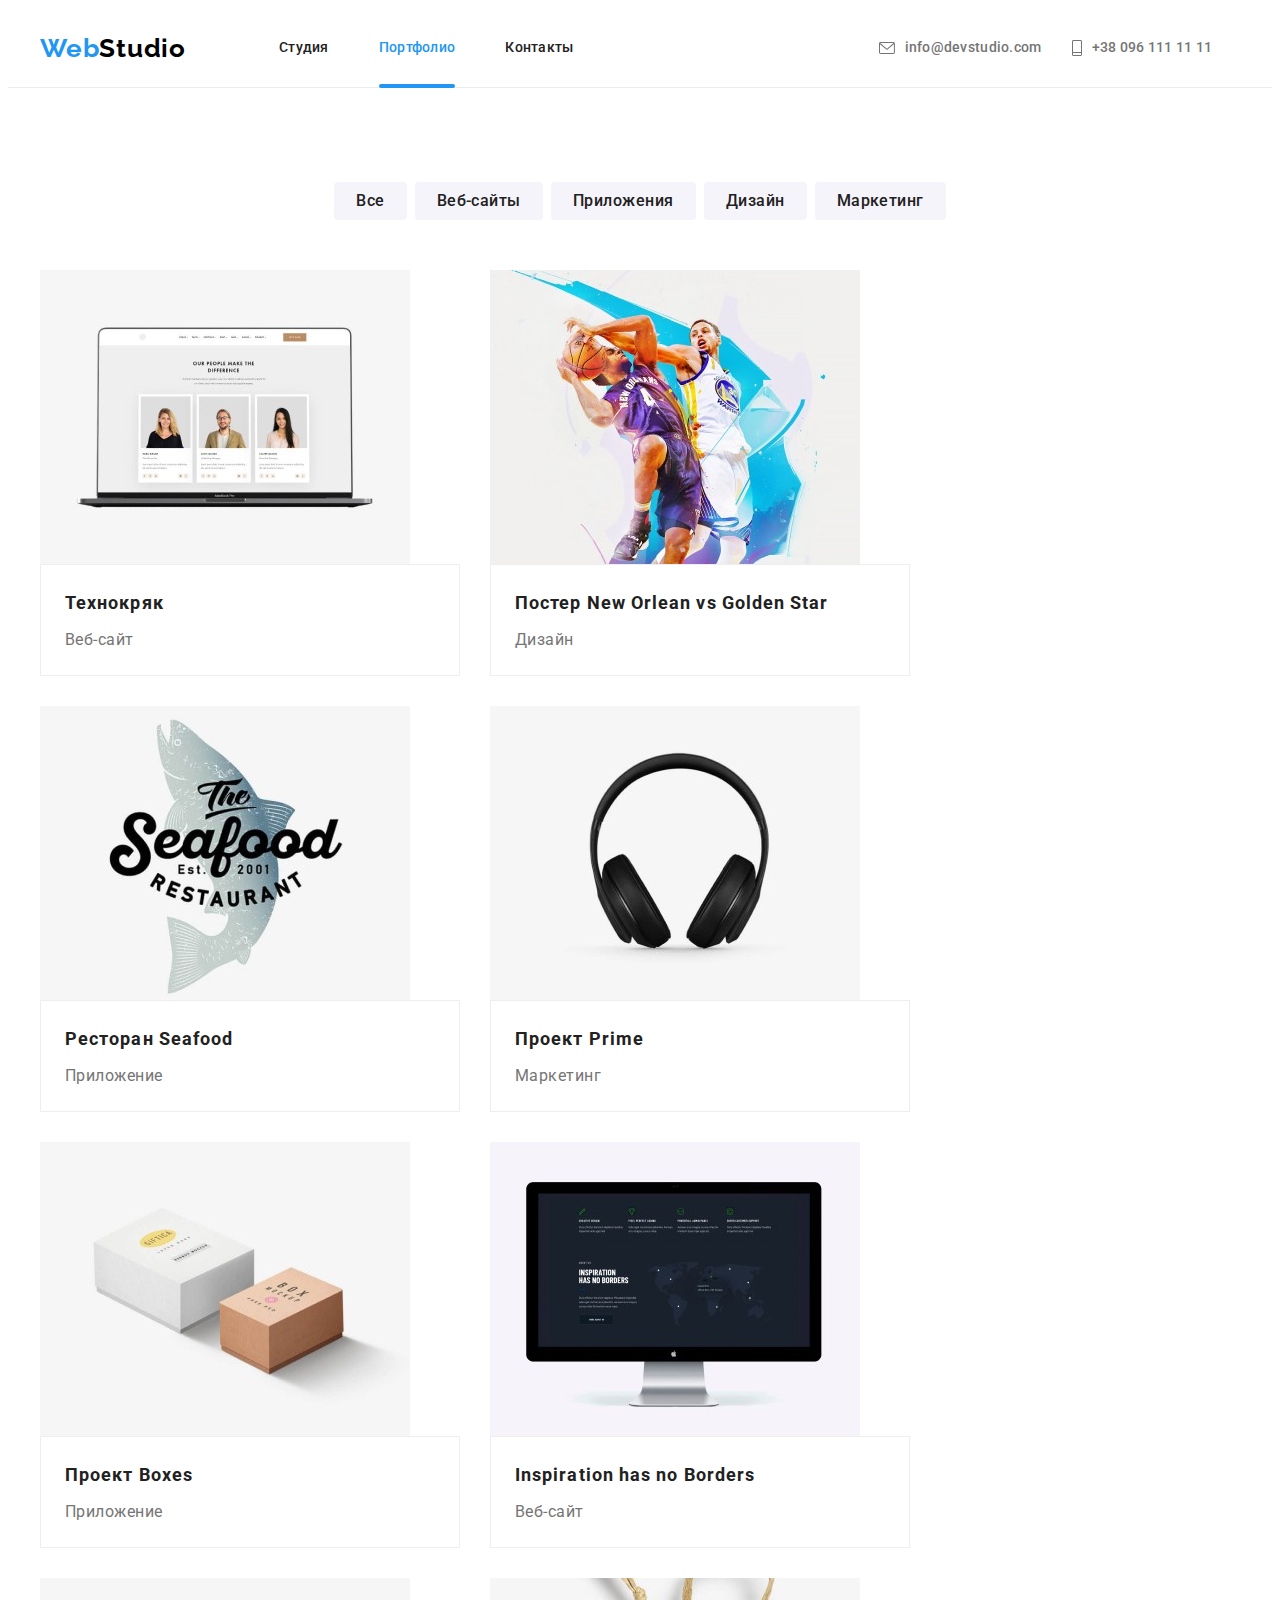
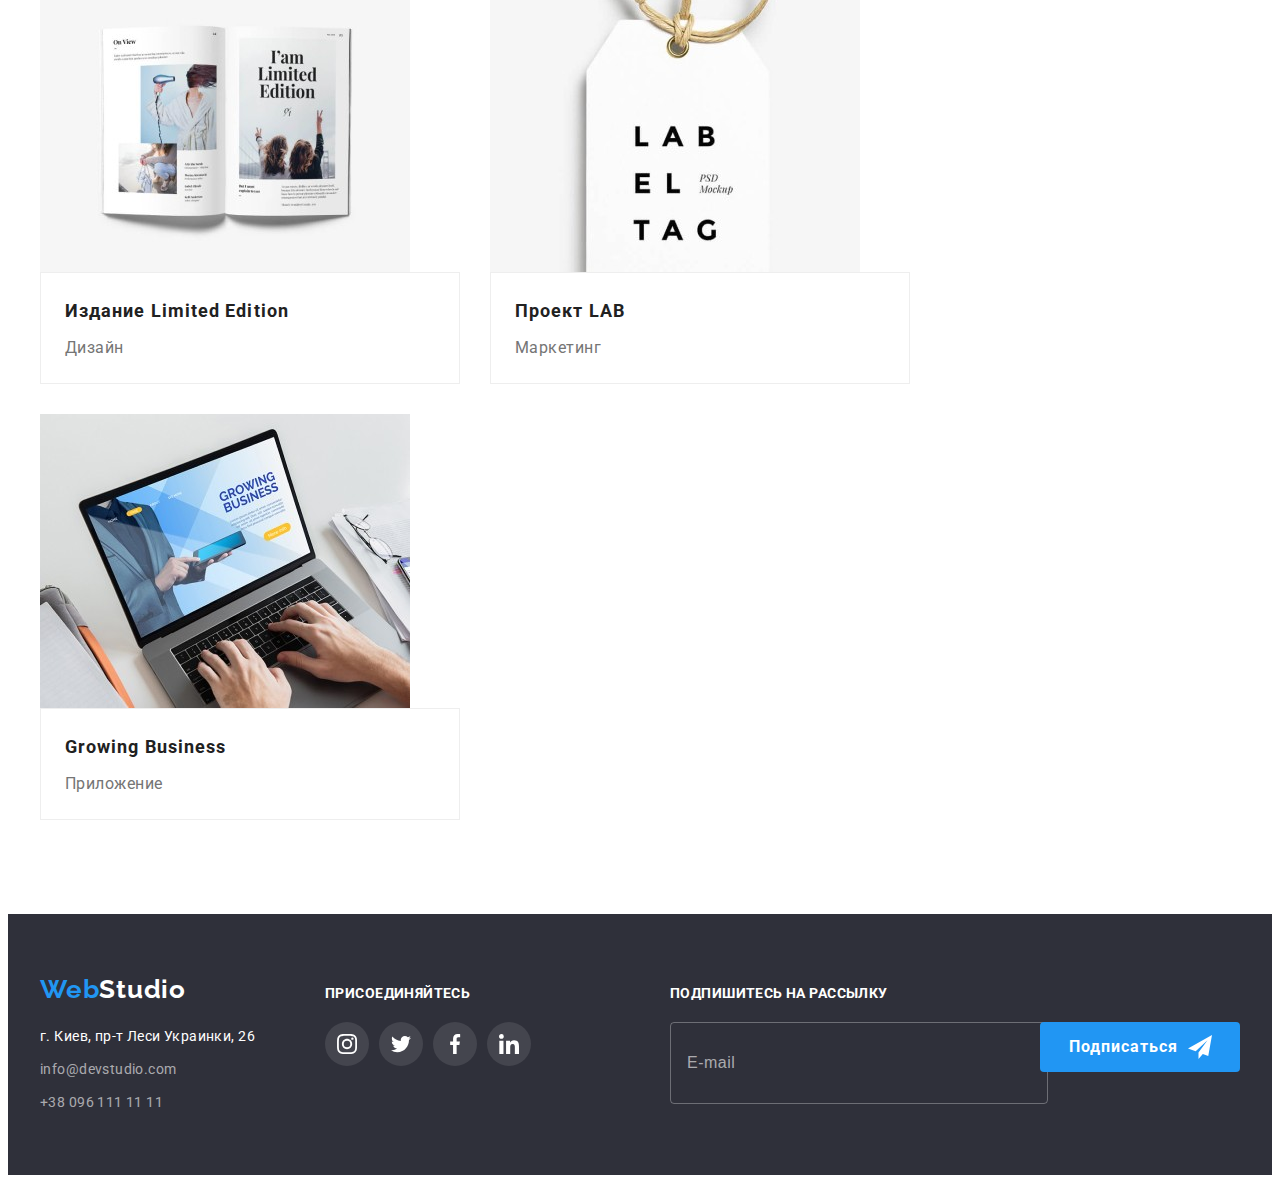
==== portfolio.html @ 9cfd7d8f "Initial commit" ====
<!DOCTYPE html>
<html lang="ru">
	<head>
		<meta charset="UTF-8" />
		<meta http-equiv="X-UA-Compatible" content="IE=edge" />
		<meta name="viewport" content="width=device-width, initial-scale=1.0" />
		<title>Студия</title>

		<!--========== Fonts ========== -->
		<link rel="preconnect" href="https://fonts.googleapis.com" />
		<link rel="preconnect" href="https://fonts.gstatic.com" crossorigin />
		<link
			href="https://fonts.googleapis.com/css2?family=Raleway:wght@700&family=Roboto:wght@400;500;700;900&display=swap"
			rel="stylesheet"
		/>

		<!--========== Normalize styles ========== -->
		<link 
			rel="stylesheet" 
			href="https://cdnjs.cloudflare.com/ajax/libs/modern-normalize/1.1.0/modern-normalize.min.css" 
			integrity="sha512-wpPYUAdjBVSE4KJnH1VR1HeZfpl1ub8YT/NKx4PuQ5NmX2tKuGu6U/JRp5y+Y8XG2tV+wKQpNHVUX03MfMFn9Q==" 
			crossorigin="anonymous" 
			referrerpolicy="no-referrer" 
		/>
				
		<!--========== Main styles ========== -->
		<link rel="stylesheet" href="./css/main.min.css" />
		<!-- <link rel="stylesheet" href="./css/styles.css" /> -->
		</head>
	<body>
		<!-- Раздел хедер -->
		<header class="header">
			<div class="container flex ">
				<a class="logo logo-first mobile__logo" href="./index.html">
					<span></span>Web<span class="logo-second">Studio</span></span>
				</a>
				
				<!-- ======= Mobile btn  -->
				<button class="mobile-menu__btn" type="button" data-menu-button>
					<svg class="mobile-menu__icon" width="24" height="16">
						<use class="mobile-menu__open" href="./images/icons.svg#icon-mobile_menu"></use>
						<use class="mobile-menu__close" href="./images/icons.svg#icon-mobile_close"></use>
					</svg>
				</button>
				<!-- End Mobile btn =======  -->

				<!-- ======= Mobile menu  -->
				<div class="mobile-menu" data-menu>
					<ul class="mobile-menu__nav-list list">
						<li class="mobile-menu__nav-item">
							<a href="./index.html" class="mobile-menu__nav-link list ">Студия</a>
						</li>
						<li class="mobile-menu__nav-item">
							<a href="./portfolio.html" class="mobile-menu__nav-link list current-link">Портфолио</a>
						</li>
						<li class="mobile-menu__nav-item">
							<a href="" class="mobile-menu__nav-link list">Контакты</a>
						</li>
					</ul>
				
					<ul class="mobile-menu__contact-list list">
						<li class="mobile-menu__contact-item">
							<a href="" class="mobile-menu__contact-link--blue list">+38 096 111 11 11</a>
						</li>
						<li class="mobile-menu__contact-item">
							<a href="" class="mobile-menu__contact-link list">info@devstudio.com</a>
						</li>
					</ul>
				
					<ul class="mobile-menu__social-list list">
						<li class="mobile-menu__social-item">
							<a href="" class="mobile-menu__social-link list">Instagram</a></li>
						<li class="mobile-menu__social-item">
							<a href="" class="mobile-menu__social-link list">Twitter</a></li>
						<li class="mobile-menu__social-item">
							<a href="" class="mobile-menu__social-link list">Facebook</a></li>
						<li class="mobile-menu__social-item">
							<a href="" class="mobile-menu__social-link list">LinkedIn</a></li>
					</ul>
				</div>
				<!-- End Mobile menu =======  -->

				<nav class="nav-header">
					<ul class="nav-flex">
						<li class="header-list list"><a class="nav-link selection" href="./index.html">Студия</a></li>
						<li class="header-list list"><a class="nav-link selection current-link" href="./portfolio.html">Портфолио</a></li>
						<li class="header-list list"><a class="nav-link selection" href="">Контакты</a></li>
					</ul>
				</nav>

				<div>
					<ul class="contact-flex">
						<li class="header-contact list">
							<a class="contact-link selection" href="mailto:info@devstudio.com"><svg class="icon icon-marg" width="16" height="12">
									<use href="./images/icons.svg#icon-envelope"></use>
								</svg>info@devstudio.com
								
							</a>
						</li>
						<li class="header-contact list">
							<a class="contact-link selection" href="tel:+380961111111"><svg class="icon icon-marg" width="10" height="16">
									<use href="./images/icons.svg#icon-mobile"></use>
								</svg>+38 096 111 11 11</a>
						</li>
					</ul>
				</div>
			</div>
			<div class="only-border"></div>
		</header>


		<!-- Раздел Мейн -->
		<main>
			<!-- Секция Фильтр -->
			<section class="section">
				<h1 hidden>Фильтр примеров работ</h1>
				<ul class="container container-filter">
					<li class="list"><button class="btn-filter" type="button">Все</button></li>
					<li class="list"><button class="btn-filter" type="button">Веб-сайты</button></li>
					<li class="list"><button class="btn-filter" type="button">Приложения</button></li>
					<li class="list"><button class="btn-filter btn-filter--marg" type="button">Дизайн</button></li>
					<li class="list"><button class="btn-filter btn-filter--marg" type="button">Маркетинг</button></li>
				</ul>
				<!-- Portfolio -->
				<ul class="container container-portfolio">
					<li  class="list">
						<div class="portfolio-overlay">
							<picture>								
								<source
									media="(min-width: 1200px)"
									srcset="./images/portfolio/portfolio-1-lg.jpg 1x, ./images/portfolio/portfolio-1-lg@2x.jpg 2x"
									type="image/jpg"
								/>

								<!-- tablet screen -->								
								<source
									media="(min-width: 768px)"
									srcset="./images/portfolio/portfolio-1-md.jpg 1x, ./images/portfolio/portfolio-1-md@2x.jpg 2x"
									type="image/jpg"
								/>

								<!-- mobile screen -->
								<source
									media="(max-width: 767px)"
									srcset="./images/portfolio/portfolio-1-sm.jpg 1x, ./images/portfolio/portfolio-1-sm@2x.jpg 2x"
									type="image/jpg"
								/>
								<img class="portfolio__img" src="./images/portfolio/project-1-sq.jpg" alt="Пример работы: Технокряк" width="450" height="294" />
							</picture>
							
							<p class="portfolio-text">Ресурс предлагает комплексные предложения с разным уровнем функционала и сервисов. Все это позволит посетителю получить исчерпывающие сведения о компании или частном лице.
							</p>
						</div>
						<div class="portfolio-titles">
							<h3 class="title-portfolio">Технокряк</h3>
							<p class="name-portfolio">Веб-сайт</p>
						</div>
					</li>
					<li  class="list">
						<div class="portfolio-overlay">
							<picture>								
								<source
									media="(min-width: 1200px)"
									srcset="./images/portfolio/portfolio-2-lg.jpg 1x, ./images/portfolio/portfolio-2-lg@2x.jpg 2x"
									type="image/jpg"
								/>

								<!-- tablet screen -->								
								<source
									media="(min-width: 768px)"
									srcset="./images/portfolio/portfolio-2-md.jpg 1x, ./images/portfolio/portfolio-2-md@2x.jpg 2x"
									type="image/jpg"
								/>

								<!-- mobile screen -->
								<source
									media="(max-width: 767px)"
									srcset="./images/portfolio/portfolio-2-sm.jpg 1x, ./images/portfolio/portfolio-2-sm@2x.jpg 2x"
									type="image/jpg"
								/>
								<img		
									class="portfolio__img" 
									src="./images/portfolio/project-2-sq.jpg"
									alt="Пример работы: Постер New Orlean vs Golden Star"
									width="450"
									height="294"
								/>
							</picture>
							
							<p class="portfolio-text">Ресурс предлагает комплексные предложения с разным уровнем функционала и сервисов. Все это позволит посетителю получить исчерпывающие сведения о компании или частном лице.
							</p>
						</div>
						
						<div class="portfolio-titles">
							<h3 class="title-portfolio">Постер New Orlean vs Golden Star</h3>
							<p class="name-portfolio">Дизайн</p>	
						</div>
					</li>
					<li  class="list">
						<div class="portfolio-overlay">
							<picture>								
								<source
									media="(min-width: 1200px)"
									srcset="./images/portfolio/portfolio-3-lg.jpg 1x, ./images/portfolio/portfolio-3-lg@2x.jpg 2x"
									type="image/jpg"
								/>

								<!-- tablet screen -->								
								<source
									media="(min-width: 768px)"
									srcset="./images/portfolio/portfolio-3-md.jpg 1x, ./images/portfolio/portfolio-3-md@2x.jpg 2x"
									type="image/jpg"
								/>

								<!-- mobile screen -->
								<source
									media="(max-width: 767px)"
									srcset="./images/portfolio/portfolio-3-sm.jpg 1x, ./images/portfolio/portfolio-3-sm@2x.jpg 2x"
									type="image/jpg"
								/>
								<img
									class="portfolio__img" 
									src="./images/portfolio/project-3-sq.jpg"
									alt="Пример работы: Ресторан Seafood"
									width="450"
									height="294"
								/>
							</picture>
							
							<p class="portfolio-text">Ресурс предлагает комплексные предложения с разным уровнем функционала и сервисов. Все это позволит посетителю получить исчерпывающие сведения о компании или частном лице.
							</p>
						</div>
						<div class="portfolio-titles">
							<h3 class="title-portfolio">Ресторан Seafood</h3>
							<p class="name-portfolio">Приложение</p>
						</div>
					</li>
					<li  class="list">
						<div class="portfolio-overlay">
							<picture>								
								<source
									media="(min-width: 1200px)"
									srcset="./images/portfolio/portfolio-4-lg.jpg 1x, ./images/portfolio/portfolio-4-lg@2x.jpg 2x"
									type="image/jpg"
								/>

								<!-- tablet screen -->								
								<source
									media="(min-width: 768px)"
									srcset="./images/portfolio/portfolio-4-md.jpg 1x, ./images/portfolio/portfolio-4-md@2x.jpg 2x"
									type="image/jpg"
								/>

								<!-- mobile screen -->
								<source
									media="(max-width: 767px)"
									srcset="./images/portfolio/portfolio-4-sm.jpg 1x, ./images/portfolio/portfolio-4-sm@2x.jpg 2x"
									type="image/jpg"
								/>
								<img class="portfolio__img" src="./images/portfolio/project-4-sq.jpg" alt="Пример работы: Проект Prime" width="450" height="294" />
							</picture>
							
							<p class="portfolio-text">Ресурс предлагает комплексные предложения с разным уровнем функционала и сервисов. Все это позволит посетителю получить исчерпывающие сведения о компании или частном лице.
							</p>
						</div>
						<div class="portfolio-titles">
							<h3 class="title-portfolio">Проект Prime</h3>
							<p class="name-portfolio">Маркетинг</p>
						</div>
					</li>
					<li  class="list">
						<div class="portfolio-overlay">
							<picture>								
								<source
									media="(min-width: 1200px)"
									srcset="./images/portfolio/portfolio-5-lg.jpg 1x, ./images/portfolio/portfolio-5-lg@2x.jpg 2x"
									type="image/jpg"
								/>

								<!-- tablet screen -->								
								<source
									media="(min-width: 768px)"
									srcset="./images/portfolio/portfolio-5-md.jpg 1x, ./images/portfolio/portfolio-5-md@2x.jpg 2x"
									type="image/jpg"
								/>

								<!-- mobile screen -->
								<source
									media="(max-width: 767px)"
									srcset="./images/portfolio/portfolio-5-sm.jpg 1x, ./images/portfolio/portfolio-5-sm@2x.jpg 2x"
									type="image/jpg"
								/>
								<img class="portfolio__img" src="./images/portfolio/project-5-sq.jpg" alt="Пример работы: Проект Boxes" width="450" height="294" />
							</picture>
							
							<p class="portfolio-text">Ресурс предлагает комплексные предложения с разным уровнем функционала и сервисов. Все это позволит посетителю получить исчерпывающие сведения о компании или частном лице.
							</p>
						</div>
						
						<div class="portfolio-titles">
							<h3 class="title-portfolio">Проект Boxes</h3>
							<p class="name-portfolio">Приложение</p>
						</div>
					</li>
					<li  class="list">
						<div class="portfolio-overlay">
							<picture>								
								<source
									media="(min-width: 1200px)"
									srcset="./images/portfolio/portfolio-6-lg.jpg 1x, ./images/portfolio/portfolio-6-lg@2x.jpg 2x"
									type="image/jpg"
								/>

								<!-- tablet screen -->								
								<source
									media="(min-width: 768px)"
									srcset="./images/portfolio/portfolio-6-md.jpg 1x, ./images/portfolio/portfolio-6-md@2x.jpg 2x"
									type="image/jpg"
								/>

								<!-- mobile screen -->
								<source
									media="(max-width: 767px)"
									srcset="./images/portfolio/portfolio-6-sm.jpg 1x, ./images/portfolio/portfolio-6-sm@2x.jpg 2x"
									type="image/jpg"
								/>
								<img
									class="portfolio__img" 
									src="./images/portfolio/project-6-sq.jpg"
									alt="Пример работы: Inspiration has no Borders"
									width="450"
									height="294"
								/>
							</picture>
							
							<p class="portfolio-text">Ресурс предлагает комплексные предложения с разным уровнем функционала и сервисов. Все это позволит посетителю получить исчерпывающие сведения о компании или частном лице.
							</p>
						</div>
						
						<div class="portfolio-titles">
							<h3 class="title-portfolio" lang="en">Inspiration has no Borders</h3>
							<p class="name-portfolio">Веб-сайт</p>
						</div>
					</li>
					<li  class="list">
						<div class="portfolio-overlay">
							<picture>								
								<source
									media="(min-width: 1200px)"
									srcset="./images/portfolio/portfolio-7-lg.jpg 1x, ./images/portfolio/portfolio-7-lg@2x.jpg 2x"
									type="image/jpg"
								/>

								<!-- tablet screen -->								
								<source
									media="(min-width: 768px)"
									srcset="./images/portfolio/portfolio-7-md.jpg 1x, ./images/portfolio/portfolio-7-md@2x.jpg 2x"
									type="image/jpg"
								/>

								<!-- mobile screen -->
								<source
									media="(max-width: 767px)"
									srcset="./images/portfolio/portfolio-7-sm.jpg 1x, ./images/portfolio/portfolio-7-sm@2x.jpg 2x"
									type="image/jpg"
								/>
								<img
									class="portfolio__img" 
									src="./images/portfolio/project-7-sq.jpg"
									alt="Пример работы: Издание Limited Edition"
									width="450"
									height="294"
								/>
							</picture>
							
							<p class="portfolio-text">Ресурс предлагает комплексные предложения с разным уровнем функционала и сервисов. Все это позволит посетителю получить исчерпывающие сведения о компании или частном лице.
							</p>
						</div>
						<div class="portfolio-titles">
							<h3 class="title-portfolio">Издание Limited Edition</h3>
							<p class="name-portfolio">Дизайн</p>
						</div>
					</li>
					<li  class="list">
						<div class="portfolio-overlay">
							<picture>								
								<source
									media="(min-width: 1200px)"
									srcset="./images/portfolio/portfolio-8-lg.jpg 1x, ./images/portfolio/portfolio-8-lg@2x.jpg 2x"
									type="image/jpg"
								/>

								<!-- tablet screen -->								
								<source
									media="(min-width: 768px)"
									srcset="./images/portfolio/portfolio-8-md.jpg 1x, ./images/portfolio/portfolio-8-md@2x.jpg 2x"
									type="image/jpg"
								/>

								<!-- mobile screen -->
								<source
									media="(max-width: 767px)"
									srcset="./images/portfolio/portfolio-8-sm.jpg 1x, ./images/portfolio/portfolio-8-sm@2x.jpg 2x"
									type="image/jpg"
								/>
								<img class="portfolio__img" src="./images/portfolio/project-8-sq.jpg" alt="Пример работы: Проект LAB" width="450" height="294" />
							</picture>
							
							<p class="portfolio-text">Ресурс предлагает комплексные предложения с разным уровнем функционала и сервисов. Все это позволит посетителю получить исчерпывающие сведения о компании или частном лице.
							</p>
						</div>
						<div class="portfolio-titles">
							<h3 class="title-portfolio">Проект LAB</h3>
							<p class="name-portfolio">Маркетинг</p>
						</div>
					</li>
					<li  class="list">
						<div class="portfolio-overlay">
							<picture>								
								<source
									media="(min-width: 1200px)"
									srcset="./images/portfolio/portfolio-9-lg.jpg 1x, ./images/portfolio/portfolio-9-lg@2x.jpg 2x"
									type="image/jpg"
								/>

								<!-- tablet screen -->								
								<source
									media="(min-width: 768px)"
									srcset="./images/portfolio/portfolio-9-md.jpg 1x, ./images/portfolio/portfolio-9-md@2x.jpg 2x"
									type="image/jpg"
								/>

								<!-- mobile screen -->
								<source
									media="(max-width: 767px)"
									srcset="./images/portfolio/portfolio-9-sm.jpg 1x, ./images/portfolio/portfolio-9-sm@2x.jpg 2x"
									type="image/jpg"
								/>
								<img
									class="portfolio__img" 
									src="./images/portfolio/project-9-sq.jpg"
									alt="Пример работы: Growing Business"
									width="450"
									height="294"
								/>
							</picture>
							
							<p class="portfolio-text">Ресурс предлагает комплексные предложения с разным уровнем функционала и сервисов. Все это позволит посетителю получить исчерпывающие сведения о компании или частном лице.
							</p>
						</div>
						
						<div class="portfolio-titles">
							<h3 class="title-portfolio" lang="en">Growing Business</h3>
							<p class="name-portfolio">Приложение</p>
						</div>
					</li>
				</ul>
			</section>
		</main>

		<!-- Раздел футер -->
		<footer class="footer-bg section-footer">
			<div class="container container-footer">
				<div class="container-footer1">
					<a class="logo-footer logo-first" href="./index.html">
					<span></span>Web<span class="logo-second-white">Studio</span></span>
					</a>
					<address class="footer-address">
					<a class="adress" href="https://goo.gl/maps/JaR8wPoVLPzRB4Zz6" target="_blank" rel="noopener noreferrer">
						г. Киев, пр-т Леси Украинки, 26
					</a>
					</address>
					<div>
						<ul class="footer-list">
							<li class="list">
								<a class="footer-contact-link selection" href="mailto:info@devstudio.com">info@devstudio.com</a>
							</li>
							<li class="list">
								<a class="footer-contact-link selection" href="tel:+380961111111">+38 096 111 11 11</a>
							</li>
						</ul>
					</div>
				</div>
		<!-- Секция футер-2 -->
				<div class="container-footer2 ">
					<p class="footer-title">присоединяйтесь</p>
					<ul class="social-link">
						<li class="social-link__list list-footer list">
							<a class="item-footer" href="" target="_blank" rel="noopener noreferrer" aria-label="instagram">
								<svg class="icon-footer" width="20" height="20">
									<use href="./images/icons.svg#icon-instagram-2"></use>
								</svg>
							</a>
						</li>
						<li class="social-link__list list-footer list">
							<a class="item-footer" href="" target="_blank" rel="noopener noreferer">
								<svg class="icon-footer" width="20" height="20">
									<use href="./images/icons.svg#icon-twitter-1"></use>
								</svg>
							</a>
						</li>
						<li class="social-link__list list-footer list">
							<a class="item-footer" href="" target="_blank" rel="noopener noreferer">
								<svg class="icon-footer" width="20" height="20">
									<use href="./images/icons.svg#icon-facebook-1"></use>
								</svg>
							</a>
						</li>
						<li class="social-link__list list-footer list">
							<a class="item-footer" href="" target="_blank" rel="noopener noreferer">
								<svg class="icon-footer" width="20" height="20">
									<use href="./images/icons.svg#icon-linkedin-1"></use>
								</svg>
							</a>
						</li>
					</ul>
				</div>
		<!-- Секция футер-3 -->
				<div class="container-footer3">
					<p class="footer-title">Подпишитесь на рассылку</p>
					<form class="container-footer-form" action="javascript:void(0);" method="POST">
						<label class="footer-label-form">
							<input type="text" class="footer-form" placeholder="E-mail">
						</label>
						
						<button class="footer-btn-form" type="submit">
							Подписаться
							<svg class="icon-footer-telegram" width="24" height="24">
								<use href="./images/icons.svg#icon-form-footer-btn"></use>
							</svg>
					</button>
					</form>
				</div>
			</div>
		</footer>
		<script src="./js/modal.js"></script>
		<script src="./js/menu.js"></script>
	</body>
</html>
---- css/main.min.css ----
:root{--dominant-font: "Roboto";--secondary-font: "Raleway";--dominant-color: #757575;--secondary-color: #212121;--accent-color: #2196f3;--main-transition: 250ms cubic-bezier(0.4, 0, 0.2, 1)}.visually-hidden{position:absolute;white-space:nowrap;width:1px;height:1px;overflow:hidden;border:0;padding:0;clip:rect(0 0 0 0);-webkit-clip-path:inset(50%);clip-path:inset(50%);margin:-1px}h1,h2,h3,h4,h5,h6,p,ul{margin:0;padding:0}img{display:block;max-width:100%;height:auto}.list{list-style-type:none;margin:0;padding:0;text-decoration:none}.flex{display:-webkit-box;display:-ms-flexbox;display:flex;-webkit-box-align:center;-ms-flex-align:center;align-items:center}body{font-family:var(--dominant-font),sans-serif;font-size:14px}.btn{display:inline-block;border-radius:4px;border:1px solid var(--accent-color);padding:10px 32px;min-width:200px;-webkit-box-shadow:0 4px 4px rgba(0,0,0,.15);box-shadow:0 4px 4px rgba(0,0,0,.15);font-family:inherit;font-weight:700;font-size:16px;line-height:1.88;letter-spacing:.06em;color:#fff;background:var(--accent-color)}.btn:hover,.btn:focus{cursor:pointer}.btn-filter{display:block;padding:6px 22px;border-radius:4px;border:none;font-family:var(--dominant-font),sans-serif;font-weight:500;font-size:16px;line-height:1.63;letter-spacing:.03em;color:var(--secondary-color);background:#f5f4fa;-webkit-transition:color var(--main-transition),background-color var(--main-transition);transition:color var(--main-transition),background-color var(--main-transition)}.btn-filter:hover,.btn-filter:focus{cursor:pointer;color:#fff;background-color:var(--accent-color);-webkit-box-shadow:0px 2px 2px rgba(0,0,0,.12),0px 1px 2px rgba(0,0,0,.08),0px 3px 1px rgba(0,0,0,.1);box-shadow:0px 2px 2px rgba(0,0,0,.12),0px 1px 2px rgba(0,0,0,.08),0px 3px 1px rgba(0,0,0,.1)}.btn-form-total{display:-webkit-box;display:-ms-flexbox;display:flex;-webkit-box-pack:center;-ms-flex-pack:center;justify-content:center;margin-top:30px}.btn-form{padding:10px 55px;font-family:inherit;font-weight:700;font-size:16px;line-height:1.87;letter-spacing:.06em;color:#fff;background-color:#2196f3;border-radius:4px;border:none;-webkit-box-shadow:0px 4px 4px rgba(0,0,0,.15);box-shadow:0px 4px 4px rgba(0,0,0,.15);-webkit-transition:background-color var(--main-transition);transition:background-color var(--main-transition)}.btn-form:hover,.btn-form:focus{cursor:pointer;background-color:#188ce8}.section{padding:60px 0}@media screen and (min-width: 1200px){.section{padding:94px 0}}.section__title{font-weight:700;margin-bottom:30px;font-size:28px;line-height:1.18;text-align:center;letter-spacing:.03em;color:var(--secondary-color)}@media screen and (min-width: 1200px){.section__title{margin-bottom:50px;font-size:36px;line-height:1.17;text-align:center;letter-spacing:.03em}}.section-bg{background:#f5f4fa}.section-work{padding-bottom:94px}@media screen and (max-width: 1199px){.section-work{display:none}}.container{width:100%;padding:0 15px;margin-left:auto;margin-right:auto}@media screen and (min-width: 480px){.container{max-width:480px}}@media screen and (min-width: 768px){.container{max-width:768px}}@media screen and (min-width: 1200px){.container{max-width:1200px}}.social-link{display:-webkit-box;display:-ms-flexbox;display:flex;-webkit-box-pack:center;-ms-flex-pack:center;justify-content:center;-ms-flex-line-pack:center;align-content:center}.social-link__list:not(:first-child){margin-left:10px}.social-link__item{display:-webkit-box;display:-ms-flexbox;display:flex;-webkit-box-align:center;-ms-flex-align:center;align-items:center;-webkit-box-pack:center;-ms-flex-pack:center;justify-content:center;background-color:#fff;border-radius:50%;width:44px;height:44px;-webkit-transition:color var(--main-transition),background-color var(--main-transition);transition:color var(--main-transition),background-color var(--main-transition);color:#afb1b8}a.current-link{color:var(--accent-color)}.current-link{position:relative}@media screen and (min-width: 768px){.current-link::after{content:"";position:absolute;bottom:0;left:0;z-index:1;border-radius:2px;display:block;width:100%;height:4px;background-color:var(--accent-color)}}.only-border{position:absolute;bottom:0;display:block;width:100%;height:1px;background-color:#ececec}.social-link__item:hover,.social-link__item:focus{color:#fff;background-color:var(--accent-color)}.icon{fill:currentColor}.item-footer:hover,.item-footer:focus{background-color:var(--accent-color)}.icon-footer{fill:currentColor}.logo{display:block;text-decoration:none}.logo-first{font-family:"Raleway",sans-serif;font-weight:700;font-size:24px;line-height:1.17;letter-spacing:.03em;color:var(--accent-color)}@media screen and (min-width: 1200px){.logo-first{font-size:26px;line-height:1.19}}.logo-second{font-family:"Raleway",sans-serif;font-weight:700;font-size:24px;line-height:1.17;letter-spacing:.03em;text-decoration:none;color:#000}@media screen and (min-width: 1200px){.logo-second{font-size:26px;line-height:1.19}}.logo-second-white{font-family:"Raleway",sans-serif;font-weight:700;font-size:24px;line-height:1.17;letter-spacing:.03em;text-decoration:none;color:#fff}@media screen and (min-width: 1200px){.logo-second-white{font-size:26px;line-height:1.19}}.logo-footer{text-decoration:none}@media screen and (max-width: 1199px){.logo-footer{text-align:center}}.mobile-menu__btn{background-color:rgba(0,0,0,0);border:none;width:40px;height:40px;display:-webkit-box;display:-ms-flexbox;display:flex;-webkit-box-pack:center;-ms-flex-pack:center;justify-content:center;-webkit-box-align:center;-ms-flex-align:center;align-items:center;margin-right:0;margin-left:auto;padding:0;z-index:100;-webkit-transition:color var(--main-transition);transition:color var(--main-transition)}@media screen and (min-width: 768px){.mobile-menu__btn{display:none}}.mobile-menu__open{fill:currentColor}.mobile-menu__close{opacity:0;fill:currentColor}.mobile-menu__btn.is-open .mobile-menu__open{opacity:0;-webkit-transition:var(--main-transition);transition:var(--main-transition)}.mobile-menu__btn.is-open .mobile-menu__close{opacity:1;-webkit-transition:var(--main-transition);transition:var(--main-transition)}.mobile-menu__btn:hover .mobile-menu__open,.mobile-menu__btn:hover .mobile-menu__close{color:var(--accent-color);cursor:pointer}.mobile-menu{position:fixed;top:0;left:0;width:100vw;height:100vh;padding:48px 0;padding-left:40px;display:-webkit-box;display:-ms-flexbox;display:flex;-webkit-box-orient:vertical;-webkit-box-direction:normal;-ms-flex-direction:column;flex-direction:column;z-index:10;background-color:#fff;-webkit-transform:translateX(100%);transform:translateX(100%);-webkit-transition:-webkit-transform var(--main-transition);transition:-webkit-transform var(--main-transition);transition:transform var(--main-transition);transition:transform var(--main-transition), -webkit-transform var(--main-transition)}.mobile-menu.is-open{-webkit-transform:translateX(0);transform:translateX(0)}@media screen and (min-width: 768px){.mobile-menu{display:none}}.mobile-menu__nav-list{margin-bottom:auto;display:-webkit-box;display:-ms-flexbox;display:flex;-webkit-box-orient:vertical;-webkit-box-direction:normal;-ms-flex-direction:column;flex-direction:column;gap:32px}.mobile-menu__nav-link{font-weight:500;font-size:40px;line-height:1.18;letter-spacing:.02em;color:var(--secondary-color)}.mobile-menu__nav-link:hover,.mobile-menu__nav-link:focus{cursor:pointer}.mobile-menu__contact-list{display:-webkit-box;display:-ms-flexbox;display:flex;-webkit-box-orient:vertical;-webkit-box-direction:normal;-ms-flex-direction:column;flex-direction:column;gap:32px}.mobile-menu__contact-link--blue{font-weight:500;font-size:34px;line-height:1.17;letter-spacing:.02em;color:var(--accent-color)}.mobile-menu__contact-link--blue:hover,.mobile-menu__contact-link--blue:focus{cursor:pointer}.mobile-menu__contact-link{font-weight:500;font-size:24px;line-height:1.17;letter-spacing:.02em;color:var(--dominant-color)}.mobile-menu__contact-link:hover,.mobile-menu__contact-link:focus{cursor:pointer}.mobile-menu__social-list{margin-top:64px;display:-webkit-box;display:-ms-flexbox;display:flex;-webkit-box-pack:left;-ms-flex-pack:left;justify-content:left;-ms-flex-wrap:wrap;flex-wrap:wrap;gap:10px}.mobile-menu__social-link{font-weight:500;font-size:18px;line-height:1.22;letter-spacing:.02em;color:var(--accent-color)}.mobile-menu__social-link:hover,.mobile-menu__social-link:focus{cursor:pointer}.mobile-menu__social-item:not(:last-child){border-right:1px solid var(--secondary-color);padding-right:10px}.clients{display:-webkit-box;display:-ms-flexbox;display:flex;-ms-flex-wrap:wrap;flex-wrap:wrap;gap:30px;-webkit-box-pack:center;-ms-flex-pack:center;justify-content:center}.clients__item{display:-webkit-box;display:-ms-flexbox;display:flex;-webkit-box-align:center;-ms-flex-align:center;align-items:center;background-color:#fff;-webkit-box-pack:center;-ms-flex-pack:center;justify-content:center;border-radius:4px;border:1px solid #afb1b8;-webkit-transition:color var(--main-transition),border-color var(--main-transition);transition:color var(--main-transition),border-color var(--main-transition);color:#afb1b8}.clients__item:hover,.clients__item:focus{color:var(--accent-color);border-color:var(--accent-color)}@media screen and (max-width: 767px){.clients__item{width:210px;height:92px}}@media screen and (min-width: 768px){.clients__item{width:226px;height:92px}}@media screen and (min-width: 1200px){.clients__item{width:170px;height:92px}}.clients__list:hover,.clients__list:focus{color:var(--accent-color);border-color:var(--accent-color)}.section-footer{padding:60px 0}.adress{letter-spacing:.03em;text-decoration:none;font-style:normal;line-height:1.71;color:#fff}.footer-contact-link{line-height:1.71;letter-spacing:.03em;-webkit-text-decoration-line:none;text-decoration-line:none;color:rgba(255,255,255,.6)}.footer-address{margin-top:20px;margin-bottom:8px;text-align:center}@media screen and (min-width: 1200px){.footer-address{margin-bottom:9px}}.footer-list{display:-webkit-box;display:-ms-flexbox;display:flex;-webkit-box-orient:vertical;-webkit-box-direction:normal;-ms-flex-direction:column;flex-direction:column;gap:8px}@media screen and (max-width: 1199px){.footer-list>.list{text-align:center}}@media screen and (min-width: 1200px){.footer-list{gap:9px}}.container-footer{display:-webkit-box;display:-ms-flexbox;display:flex;-webkit-box-pack:center;-ms-flex-pack:center;justify-content:center}@media screen and (max-width: 767px){.container-footer{-webkit-box-orient:vertical;-webkit-box-direction:normal;-ms-flex-direction:column;flex-direction:column}}@media screen and (min-width: 768px)and (max-width: 1199px){.container-footer{-ms-flex-wrap:wrap;flex-wrap:wrap}}@media screen and (max-width: 1199px){.container-footer1{display:-webkit-box;display:-ms-flexbox;display:flex;-webkit-box-orient:vertical;-webkit-box-direction:normal;-ms-flex-direction:column;flex-direction:column;-webkit-box-pack:center;-ms-flex-pack:center;justify-content:center}}@media screen and (max-width: 767px){.container-footer2{margin:60px 0}}@media screen and (min-width: 768px){.container-footer2{margin-left:165px}}@media screen and (min-width: 1200px){.container-footer2{margin-left:70px}}.footer-title{margin-bottom:20px;text-transform:uppercase;font-size:14px;font-weight:700;line-height:1.14;letter-spacing:.03em;text-align:center;color:#fff}@media screen and (min-width: 768px){.footer-title{margin-top:5px}}@media screen and (min-width: 1200px){.footer-title{margin-top:12px;text-align:left}}.item-footer{display:-webkit-box;display:-ms-flexbox;display:flex;-webkit-box-align:center;-ms-flex-align:center;align-items:center;-webkit-box-pack:center;-ms-flex-pack:center;justify-content:center;background-color:rgba(255,255,255,.1);border-radius:50%;width:44px;height:44px;-webkit-transition:background-color var(--main-transition);transition:background-color var(--main-transition);color:#fff}@media screen and (min-width: 768px)and (max-width: 1199px){.container-footer3{margin-top:60px}}@media screen and (min-width: 1200px){.container-footer3{margin-left:auto;margin-right:0}}.container-footer-form{display:-webkit-box;display:-ms-flexbox;display:flex;outline:none}@media screen and (max-width: 1199px){.container-footer-form{-webkit-box-orient:vertical;-webkit-box-direction:normal;-ms-flex-direction:column;flex-direction:column;-webkit-box-pack:center;-ms-flex-pack:center;justify-content:center}}.footer-label-form{display:block;outline:none}@media screen and (max-width: 479px){.footer-label-form{width:100%;height:50px}}@media screen and (min-width: 480px){.footer-label-form{width:450px;height:50px}}@media screen and (min-width: 1200px){.footer-label-form{width:358px;height:50px;margin-right:12px}}.footer-form{display:block;width:100%;height:100%;padding-top:15px;padding-bottom:15px;padding-left:16px;border:1px solid rgba(255,255,255,.3);background-color:rgba(0,0,0,0);border-radius:4px;outline:rgba(0,0,0,0);font-size:16px;line-height:1.25;letter-spacing:.03em;color:rgba(255,255,255,.6)}.footer-form::-webkit-input-placeholder{font-size:16px;line-height:1.25;letter-spacing:.03em;color:rgba(255,255,255,.6)}.footer-form::-moz-placeholder{font-size:16px;line-height:1.25;letter-spacing:.03em;color:rgba(255,255,255,.6)}.footer-form:-ms-input-placeholder{font-size:16px;line-height:1.25;letter-spacing:.03em;color:rgba(255,255,255,.6)}.footer-form::-ms-input-placeholder{font-size:16px;line-height:1.25;letter-spacing:.03em;color:rgba(255,255,255,.6)}.footer-form::placeholder{font-size:16px;line-height:1.25;letter-spacing:.03em;color:rgba(255,255,255,.6)}.footer-btn-form{width:200px;position:relative;display:block;padding:10px 62px 10px 29px;font-family:inherit;font-weight:700;font-size:16px;line-height:1.87;letter-spacing:.06em;color:#fff;background-color:var(--accent-color);border:none;border-radius:4px}@media screen and (max-width: 1199px){.footer-btn-form{margin-top:20px;margin-left:auto;margin-right:auto}}.icon-footer-telegram{position:absolute;top:13px;left:148px}.footer-btn-form:hover,.footer-btn-form:focus{cursor:pointer}.header{position:relative}.mobile_logo{padding:16px 0}.nav-link{display:block;padding:32px 0;font-weight:500;line-height:1.14;letter-spacing:.02em;text-decoration:none;color:var(--secondary-color)}.selection{-webkit-transition:color var(--main-transition);transition:color var(--main-transition)}.selection:hover,.selection:focus{color:var(--accent-color)}.contact-link{display:-webkit-box;display:-ms-flexbox;display:flex;-webkit-box-align:center;-ms-flex-align:center;align-items:center;font-weight:500;font-size:12px;line-height:1.17;letter-spacing:.02em;text-decoration:none;color:var(--dominant-color)}@media screen and (min-width: 1200px){.contact-link{padding:32px 0;font-size:14px;line-height:1.14}}.icon-marg{margin-right:10px;fill:currentColor}.contact-flex{display:-webkit-box;display:-ms-flexbox;display:flex;padding:0}@media screen and (max-width: 767px){.contact-flex{display:none}}@media screen and (min-width: 768px)and (max-width: 1199px){.contact-flex{-webkit-box-orient:vertical;-webkit-box-direction:normal;-ms-flex-direction:column;flex-direction:column;margin-left:84px;gap:10px}}@media screen and (min-width: 1200px){.contact-flex{margin:0 0 0 305px;gap:30px}}@media screen and (max-width: 767px){.nav-header{display:none}}@media screen and (min-width: 768px){.nav-header{margin:0 0 0 88px}}@media screen and (min-width: 1200px){.nav-header{margin:0 0 0 93px}}.nav-flex{display:-webkit-box;display:-ms-flexbox;display:flex}.nav-flex .list{margin-right:50px}.nav-flex .list:last-child{margin-right:0}.section-hero{padding-top:118px;padding-bottom:118px}@media screen and (min-width: 1200px){.section-hero{padding-top:200px;padding-bottom:200px}}.hero-bg,.footer-bg{background-color:#2f303a}.hero-bg{text-align:center;background-repeat:no-repeat;background-position:center;background-size:cover;background-image:-webkit-gradient(linear, left top, right top, from(rgba(47, 48, 58, 0.4)), to(rgba(47, 48, 58, 0.4))),url(../images/main/Hero-sm.jpg);background-image:linear-gradient(to right, rgba(47, 48, 58, 0.4), rgba(47, 48, 58, 0.4)),url(../images/main/Hero-sm.jpg)}@media(min-device-pixel-ratio: 2),(-webkit-min-device-pixel-ratio: 2),(min-resolution: 192dpi),(min-resolution: 2dppx){.hero-bg{background-image:-webkit-gradient(linear, left top, right top, from(rgba(47, 48, 58, 0.4)), to(rgba(47, 48, 58, 0.4))),url(../images/main/Hero-sm@2x.jpg);background-image:linear-gradient(to right, rgba(47, 48, 58, 0.4), rgba(47, 48, 58, 0.4)),url(../images/main/Hero-sm@2x.jpg)}}@media screen and (min-width: 768px){.hero-bg{background-image:-webkit-gradient(linear, left top, right top, from(rgba(47, 48, 58, 0.4)), to(rgba(47, 48, 58, 0.4))),url(../images/main/Hero-md.jpg);background-image:linear-gradient(to right, rgba(47, 48, 58, 0.4), rgba(47, 48, 58, 0.4)),url(../images/main/Hero-md.jpg)}}@media screen and (min-width: 768px)and (min-device-pixel-ratio: 2),screen and (min-width: 768px)and (-webkit-min-device-pixel-ratio: 2),screen and (min-width: 768px)and (min-resolution: 192dpi),screen and (min-width: 768px)and (min-resolution: 2dppx){.hero-bg{background-image:-webkit-gradient(linear, left top, right top, from(rgba(47, 48, 58, 0.4)), to(rgba(47, 48, 58, 0.4))),url(../images/main/Hero-md@2x.jpg);background-image:linear-gradient(to right, rgba(47, 48, 58, 0.4), rgba(47, 48, 58, 0.4)),url(../images/main/Hero-md@2x.jpg)}}@media screen and (min-width: 1200px){.hero-bg{background-image:-webkit-gradient(linear, left top, right top, from(rgba(47, 48, 58, 0.4)), to(rgba(47, 48, 58, 0.4))),url(../images/main/Hero-lg.jpg);background-image:linear-gradient(to right, rgba(47, 48, 58, 0.4), rgba(47, 48, 58, 0.4)),url(../images/main/Hero-lg.jpg)}}@media screen and (min-width: 1200px)and (min-device-pixel-ratio: 2),screen and (min-width: 1200px)and (-webkit-min-device-pixel-ratio: 2),screen and (min-width: 1200px)and (min-resolution: 192dpi),screen and (min-width: 1200px)and (min-resolution: 2dppx){.hero-bg{background-image:-webkit-gradient(linear, left top, right top, from(rgba(47, 48, 58, 0.4)), to(rgba(47, 48, 58, 0.4))),url(../images/main/Hero-lg@2x.jpg);background-image:linear-gradient(to right, rgba(47, 48, 58, 0.4), rgba(47, 48, 58, 0.4)),url(../images/main/Hero-lg@2x.jpg)}}.hero-title{margin-left:auto;margin-right:auto;margin-bottom:30px;font-weight:900;font-size:26px;line-height:1.62;letter-spacing:.06em;text-transform:uppercase;color:#fff}@media screen and (max-width: 479px){.hero-title{width:100%}}@media screen and (min-width: 480px){.hero-title{width:360px}}@media screen and (min-width: 1200px){.hero-title{width:696px;font-size:44px;line-height:1.36}}.appearance-none{-moz-appearance:none;-webkit-appearance:none;appearance:none}.title-form{font-size:20px;line-height:1.5;letter-spacing:.03em;color:var(--secondary-color);text-align:center;margin-bottom:12px}@media screen and (min-width: 1200px){.title-form{line-height:1.15}}.total-form{display:block}.label-form{display:-webkit-box;display:-ms-flexbox;display:flex;width:448px}.text-form{display:block;margin-bottom:4px;font-size:12px;line-height:1.17;letter-spacing:.01em;color:var(--dominant-color)}.container-item-form{position:relative;display:-webkit-box;display:-ms-flexbox;display:flex;height:40px;margin-bottom:10px}@media screen and (max-width: 479px){.container-item-form{width:100%}}@media screen and (min-width: 480px){.container-item-form{width:370px}}@media screen and (min-width: 1200px){.container-item-form{width:448px}}.input-form{display:block;width:100%;height:100%;padding-left:42px;border:1px solid rgba(33,33,33,.2);outline:rgba(0,0,0,0);border-radius:4px;-webkit-transition:border-color var(--main-transition);transition:border-color var(--main-transition)}.input-form:focus,.textarea-form:focus{border-color:var(--accent-color);cursor:pointer}.textarea-form:not(:-moz-placeholder-shown){border-color:var(--accent-color);cursor:pointer}.textarea-form:not(:-ms-input-placeholder){border-color:var(--accent-color);cursor:pointer}.textarea-form:not(:placeholder-shown){border-color:var(--accent-color);cursor:pointer}.input-form:focus+.icon-form{color:var(--accent-color)}.textarea-form{display:block;resize:none;width:100%;height:120px;margin-bottom:20px;padding:12px 16px;font-size:14px;line-height:1.14;letter-spacing:.01em;border-color:rgba(33,33,33,.2);border-radius:4px;outline:rgba(0,0,0,0)}@media screen and (min-width: 1200px){.textarea-form{font-size:12px;line-height:1.17}}.textarea-form::-webkit-input-placeholder{font-size:14px;line-height:1.14;letter-spacing:.01em;color:rgba(117,117,117,.5)}.textarea-form::-moz-placeholder{font-size:14px;line-height:1.14;letter-spacing:.01em;color:rgba(117,117,117,.5)}.textarea-form:-ms-input-placeholder{font-size:14px;line-height:1.14;letter-spacing:.01em;color:rgba(117,117,117,.5)}.textarea-form::-ms-input-placeholder{font-size:14px;line-height:1.14;letter-spacing:.01em;color:rgba(117,117,117,.5)}.textarea-form::placeholder{font-size:14px;line-height:1.14;letter-spacing:.01em;color:rgba(117,117,117,.5)}@media screen and (min-width: 1200px){.textarea-form::-webkit-input-placeholder{font-size:12px;line-height:1.17}.textarea-form::-moz-placeholder{font-size:12px;line-height:1.17}.textarea-form:-ms-input-placeholder{font-size:12px;line-height:1.17}.textarea-form::-ms-input-placeholder{font-size:12px;line-height:1.17}.textarea-form::placeholder{font-size:12px;line-height:1.17}}.icon-form{display:block;position:absolute;top:14px;left:15px;fill:currentColor}.text-form-checkbox{-webkit-box-align:center;-ms-flex-align:center;align-items:center;font-size:12px;line-height:1.17;letter-spacing:.03em;color:#757575}@media screen and (max-width: 479px){.text-form-checkbox{display:inline-block;text-align:justify}}@media screen and (min-width: 480px){.text-form-checkbox{display:-webkit-box;display:-ms-flexbox;display:flex}}@media screen and (min-width: 1200px){.text-form-checkbox{font-size:14px;line-height:1.71}}.text-form-blue{margin-left:3px;font-size:12px;line-height:1.17;letter-spacing:.03em;color:#2196f3;text-decoration:underline}@media screen and (min-width: 1200px){.text-form-blue{font-size:14px;line-height:1.71}}.input-form-checkbox{display:block;margin-right:7px}.form-checkbox-custom{display:-webkit-inline-box;display:-ms-inline-flexbox;display:inline-flex;-webkit-box-pack:center;-ms-flex-pack:center;justify-content:center;-webkit-box-align:center;-ms-flex-align:center;align-items:center;margin-right:7px;width:16px;height:15px;border-radius:2px;border:2px solid var(--secondary-color);-webkit-transition:background-color var(--main-transition),border var(--main-transition);transition:background-color var(--main-transition),border var(--main-transition)}.form-checkbox-icon{fill:#fff}.input-form-checkbox:checked+.form-checkbox-custom{background-color:var(--accent-color);border:rgba(0,0,0,0)}.backdrop{position:fixed;top:0;left:0;width:100%;height:100%;opacity:1;visibility:visible;pointer-events:initial;z-index:1000;-webkit-transition:opacity var(--main-transition),visibility var(--main-transition),-webkit-transform var(--main-transition);transition:opacity var(--main-transition),visibility var(--main-transition),-webkit-transform var(--main-transition);transition:opacity var(--main-transition),visibility var(--main-transition),transform var(--main-transition);transition:opacity var(--main-transition),visibility var(--main-transition),transform var(--main-transition),-webkit-transform var(--main-transition);-webkit-transform:scale(1);transform:scale(1);background-color:rgba(0,0,0,.2)}.backdrop.is-hidden{opacity:0;visibility:hidden;pointer-events:none;-webkit-transform:scale(1.1);transform:scale(1.1)}.modal{position:absolute;padding:40px;top:50%;left:50%;-webkit-transform:translate(-50%, -50%);transform:translate(-50%, -50%);height:609px;background-color:#fff;border-radius:4px;-webkit-box-shadow:0px 2px 1px rgba(0,0,0,.2),0px 1px 1px rgba(0,0,0,.14),0px 1px 3px rgba(0,0,0,.12);box-shadow:0px 2px 1px rgba(0,0,0,.2),0px 1px 1px rgba(0,0,0,.14),0px 1px 3px rgba(0,0,0,.12)}@media screen and (max-width: 479px){.modal{width:100%;height:609px}}@media screen and (min-width: 480px){.modal{width:450px;height:609px}}@media screen and (min-width: 1200px){.modal{width:528px;height:581px}}.modal-close-btn{position:absolute;top:0;right:0;display:-webkit-box;display:-ms-flexbox;display:flex;-webkit-box-pack:center;-ms-flex-pack:center;justify-content:center;-webkit-box-align:center;-ms-flex-align:center;align-items:center;width:30px;height:30px;margin-top:8px;margin-right:8px;padding:0;border-radius:50%;border-color:rgba(0,0,0,.1);background-color:rgba(0,0,0,0);cursor:pointer;-webkit-transition:color var(--main-transition);transition:color var(--main-transition)}.modal-close-svg{fill:currentColor}.modal-close-btn:hover>.modal-close-svg,.modal-close-btn:focus>.modal-close-svg{color:var(--accent-color)}.workers{gap:30px}@media screen and (max-width: 767px){.workers{display:-webkit-box;display:-ms-flexbox;display:flex;-webkit-box-orient:vertical;-webkit-box-direction:normal;-ms-flex-direction:column;flex-direction:column}}@media screen and (min-width: 768px){.workers{display:-webkit-box;display:-ms-flexbox;display:flex;-ms-flex-wrap:wrap;flex-wrap:wrap}}.workers__name{font-weight:500;font-size:16px;line-height:1.19;letter-spacing:.03em;margin-top:30px;text-align:center;color:var(--secondary-color)}.workers__position{font-size:16px;line-height:1.19;letter-spacing:.03em;margin-top:10px;text-align:center;margin-bottom:16px;color:var(--dominant-color)}.Workers__list{background:#fff;-webkit-box-shadow:0px 2px 1px rgba(0,0,0,.2),0px 1px 1px rgba(0,0,0,.14),0px 1px 1px rgba(0,0,0,.12);box-shadow:0px 2px 1px rgba(0,0,0,.2),0px 1px 1px rgba(0,0,0,.14),0px 1px 1px rgba(0,0,0,.12);border-bottom-right-radius:4px;border-bottom-left-radius:4px}@media screen and (min-width: 480px){.Workers__list{width:450px;padding-bottom:24px}}@media screen and (min-width: 768px){.Workers__list{width:354px;padding-bottom:24px}}@media screen and (min-width: 1200px){.Workers__list{width:270px;padding-bottom:30px}}.peculiarities{display:-webkit-box;display:-ms-flexbox;display:flex;-webkit-box-pack:center;-ms-flex-pack:center;justify-content:center;gap:30px}@media screen and (max-width: 1199px){.peculiarities{-ms-flex-wrap:wrap;flex-wrap:wrap}}@media screen and (min-width: 480px){.peculiarities__list{width:450px}}@media screen and (min-width: 768px){.peculiarities__list{width:354px}}@media screen and (min-width: 1200px){.peculiarities__list{width:270px}}.peculiarities__item{display:-webkit-box;display:-ms-flexbox;display:flex;-webkit-box-align:center;-ms-flex-align:center;align-items:center;-webkit-box-pack:center;-ms-flex-pack:center;justify-content:center;background-color:#f5f4fa;border-radius:4px;border:1px solid #f5f4fa}@media screen and (min-width: 480px){.peculiarities__item{width:450px;height:120px}}@media screen and (min-width: 768px){.peculiarities__item{width:354px;height:120px}}@media screen and (min-width: 1200px){.peculiarities__item{width:270px;height:120px}}.peculiarities__title{margin-top:30px;font-size:14px;font-weight:700;line-height:1.14;letter-spacing:.03em;text-transform:uppercase;text-align:center;color:var(--secondary-color)}.peculiarities__text{margin-top:10px;letter-spacing:.03em;line-height:1.71;color:var(--dominant-color)}.portfolio-titles{border:1px solid #eee;padding:0 24px;height:110px}@media screen and (max-width: 479px){.portfolio-titles{width:100%}}@media screen and (min-width: 480px){.portfolio-titles{width:450px}}@media screen and (min-width: 768px)and (max-width: 1199px){.portfolio-titles{width:354px;height:146px}}@media screen and (min-width: 1200px){.portfolio-titles{width:370px}}.title-portfolio{margin-top:20px;margin-bottom:4px;font-weight:700;font-size:18px;line-height:2;letter-spacing:.06em;color:var(--secondary-color)}.name-portfolio{font-size:16px;line-height:1.88;letter-spacing:.03em;color:var(--dominant-color)}.container-filter{display:-webkit-box;display:-ms-flexbox;display:flex;-ms-flex-wrap:wrap;flex-wrap:wrap;gap:8px}@media screen and (min-width: 768px){.container-filter{-webkit-box-pack:center;-ms-flex-pack:center;justify-content:center}}@media screen and (min-width: 480px)and (max-width: 767px){.btn-filter--marg{margin-top:7px}}.container-portfolio{display:-webkit-box;display:-ms-flexbox;display:flex;-ms-flex-wrap:wrap;flex-wrap:wrap;gap:30px;margin-top:40px}@media screen and (min-width: 768px){.container-portfolio{margin-top:30px}}@media screen and (min-width: 1200px){.container-portfolio{margin-top:50px}}.container-portfolio>.list:hover,.container-portfolio>.list:focus{-webkit-box-shadow:1px 4px 6px rgba(0,0,0,.16),0px 4px 4px rgba(0,0,0,.06),0px 1px 1px rgba(0,0,0,.12);box-shadow:1px 4px 6px rgba(0,0,0,.16),0px 4px 4px rgba(0,0,0,.06),0px 1px 1px rgba(0,0,0,.12);cursor:pointer}.portfolio-overlay{position:relative;display:-webkit-box;display:-ms-flexbox;display:flex;overflow:hidden}@media screen and (min-width: 480px){.portfolio__img{width:450px;height:294px}}@media screen and (min-width: 768px){.portfolio__img{width:354px}}@media screen and (min-width: 1200px){.portfolio__img{width:370px}}.portfolio-text{position:absolute;top:0;left:0;padding:63px 24px;width:100%;height:100%;font-size:18px;line-height:1.56;letter-spacing:.03em;color:#fff;background-color:rgba(33,150,243,.9);-webkit-transition:-webkit-transform var(--main-transition);transition:-webkit-transform var(--main-transition);transition:transform var(--main-transition);transition:transform var(--main-transition), -webkit-transform var(--main-transition);-webkit-transform:translateY(100%);transform:translateY(100%)}.container-portfolio .list:hover .portfolio-text{-webkit-transform:translateY(0);transform:translateY(0)}.work{display:-webkit-box;display:-ms-flexbox;display:flex}.work__list:not(:first-child){margin-left:30px}.work__list{position:relative}.work__box{position:absolute;bottom:0;display:-webkit-box;display:-ms-flexbox;display:flex;width:370px;height:70px;-webkit-box-pack:center;-ms-flex-pack:center;justify-content:center;-webkit-box-align:center;-ms-flex-align:center;align-items:center;background-color:rgba(47,48,58,.8)}.work__text{text-transform:uppercase;color:#fff;letter-spacing:.03em;font-weight:700;line-height:1.14;text-align:center}/*# sourceMappingURL=main.min.css.map */
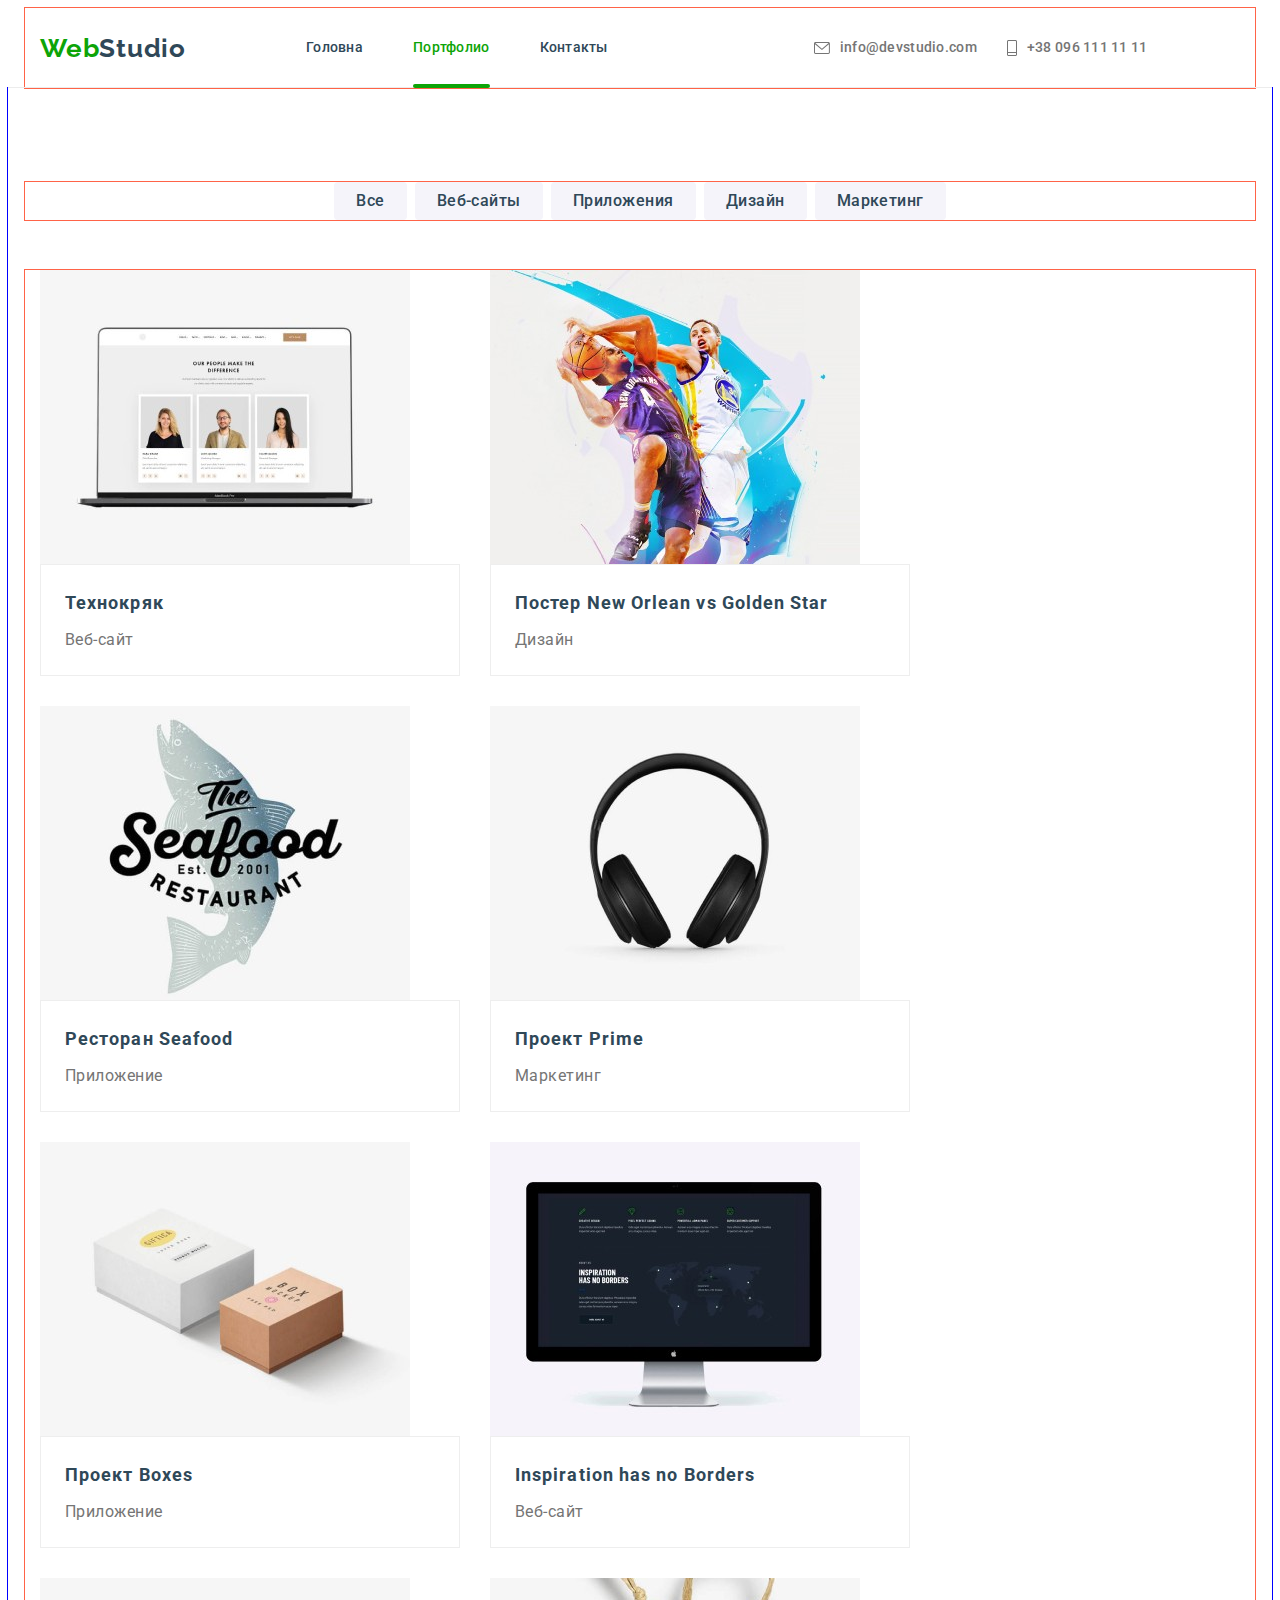
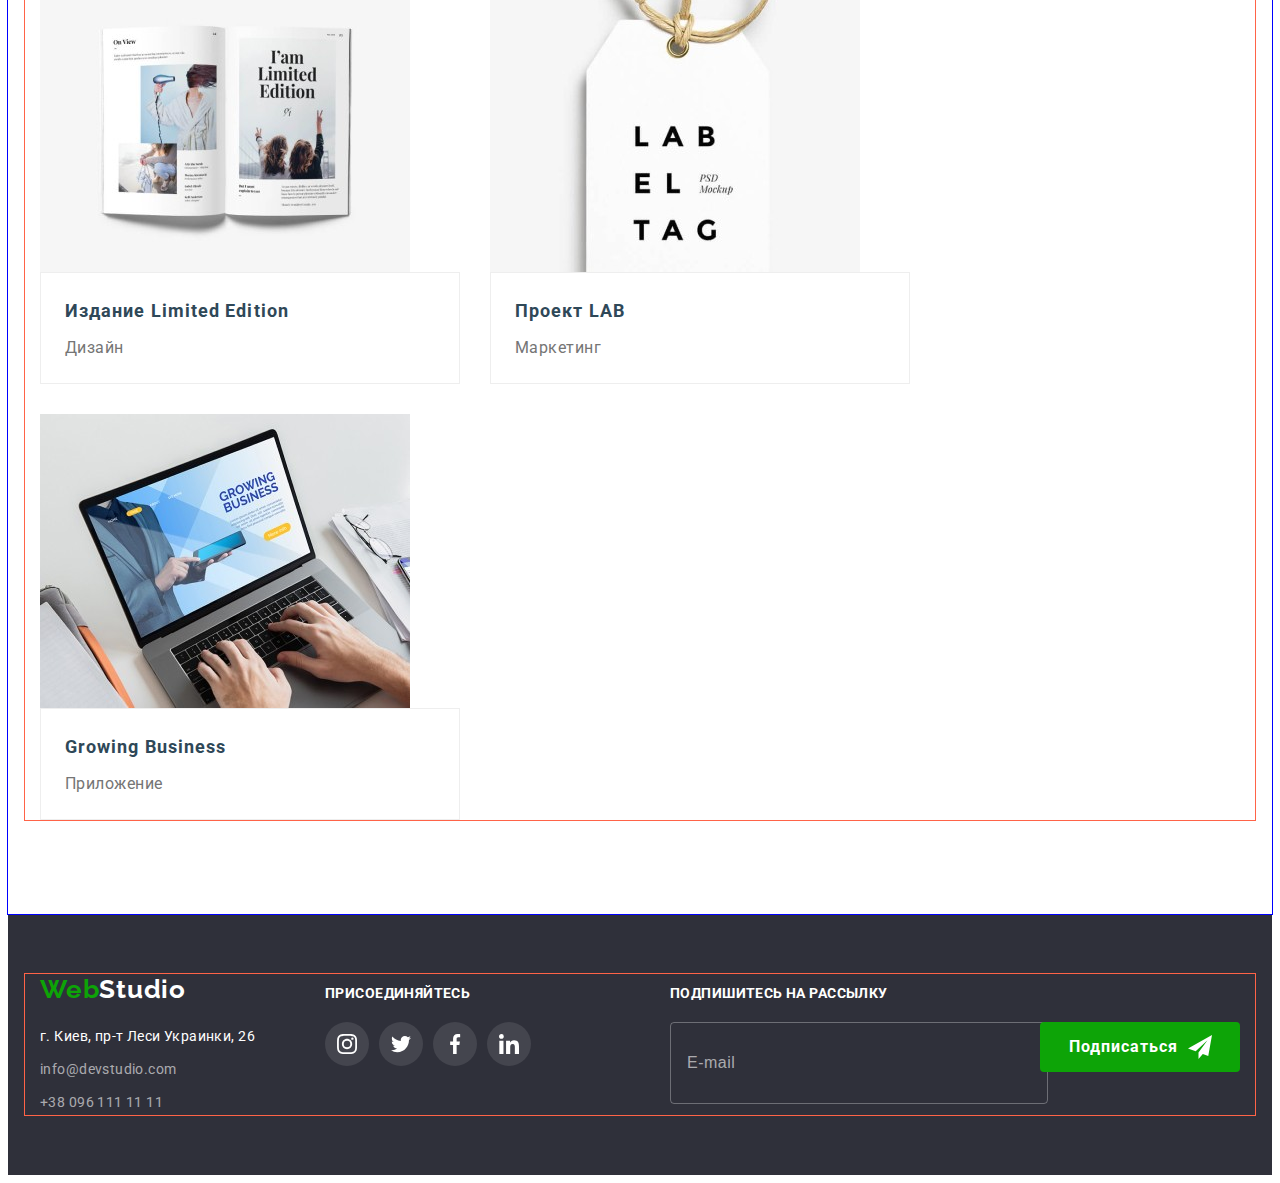
==== commit 220b1823: "1" ====
--- a/portfolio.html
+++ b/portfolio.html
@@ -48,7 +48,7 @@
 				<div class="mobile-menu" data-menu>
 					<ul class="mobile-menu__nav-list list">
 						<li class="mobile-menu__nav-item">
-							<a href="./index.html" class="mobile-menu__nav-link list ">Студия</a>
+							<a href="./index.html" class="mobile-menu__nav-link list ">Головна</a>
 						</li>
 						<li class="mobile-menu__nav-item">
 							<a href="./portfolio.html" class="mobile-menu__nav-link list current-link">Портфолио</a>
@@ -82,7 +82,7 @@
 
 				<nav class="nav-header">
 					<ul class="nav-flex">
-						<li class="header-list list"><a class="nav-link selection" href="./index.html">Студия</a></li>
+						<li class="header-list list"><a class="nav-link selection" href="./index.html">Головна</a></li>
 						<li class="header-list list"><a class="nav-link selection current-link" href="./portfolio.html">Портфолио</a></li>
 						<li class="header-list list"><a class="nav-link selection" href="">Контакты</a></li>
 					</ul>
--- a/css/main.min.css
+++ b/css/main.min.css
@@ -1 +1 @@
-:root{--dominant-font: "Roboto";--secondary-font: "Raleway";--dominant-color: #757575;--secondary-color: #212121;--accent-color: #2196f3;--main-transition: 250ms cubic-bezier(0.4, 0, 0.2, 1)}.visually-hidden{position:absolute;white-space:nowrap;width:1px;height:1px;overflow:hidden;border:0;padding:0;clip:rect(0 0 0 0);-webkit-clip-path:inset(50%);clip-path:inset(50%);margin:-1px}h1,h2,h3,h4,h5,h6,p,ul{margin:0;padding:0}img{display:block;max-width:100%;height:auto}.list{list-style-type:none;margin:0;padding:0;text-decoration:none}.flex{display:-webkit-box;display:-ms-flexbox;display:flex;-webkit-box-align:center;-ms-flex-align:center;align-items:center}body{font-family:var(--dominant-font),sans-serif;font-size:14px}.btn{display:inline-block;border-radius:4px;border:1px solid var(--accent-color);padding:10px 32px;min-width:200px;-webkit-box-shadow:0 4px 4px rgba(0,0,0,.15);box-shadow:0 4px 4px rgba(0,0,0,.15);font-family:inherit;font-weight:700;font-size:16px;line-height:1.88;letter-spacing:.06em;color:#fff;background:var(--accent-color)}.btn:hover,.btn:focus{cursor:pointer}.btn-filter{display:block;padding:6px 22px;border-radius:4px;border:none;font-family:var(--dominant-font),sans-serif;font-weight:500;font-size:16px;line-height:1.63;letter-spacing:.03em;color:var(--secondary-color);background:#f5f4fa;-webkit-transition:color var(--main-transition),background-color var(--main-transition);transition:color var(--main-transition),background-color var(--main-transition)}.btn-filter:hover,.btn-filter:focus{cursor:pointer;color:#fff;background-color:var(--accent-color);-webkit-box-shadow:0px 2px 2px rgba(0,0,0,.12),0px 1px 2px rgba(0,0,0,.08),0px 3px 1px rgba(0,0,0,.1);box-shadow:0px 2px 2px rgba(0,0,0,.12),0px 1px 2px rgba(0,0,0,.08),0px 3px 1px rgba(0,0,0,.1)}.btn-form-total{display:-webkit-box;display:-ms-flexbox;display:flex;-webkit-box-pack:center;-ms-flex-pack:center;justify-content:center;margin-top:30px}.btn-form{padding:10px 55px;font-family:inherit;font-weight:700;font-size:16px;line-height:1.87;letter-spacing:.06em;color:#fff;background-color:#2196f3;border-radius:4px;border:none;-webkit-box-shadow:0px 4px 4px rgba(0,0,0,.15);box-shadow:0px 4px 4px rgba(0,0,0,.15);-webkit-transition:background-color var(--main-transition);transition:background-color var(--main-transition)}.btn-form:hover,.btn-form:focus{cursor:pointer;background-color:#188ce8}.section{padding:60px 0}@media screen and (min-width: 1200px){.section{padding:94px 0}}.section__title{font-weight:700;margin-bottom:30px;font-size:28px;line-height:1.18;text-align:center;letter-spacing:.03em;color:var(--secondary-color)}@media screen and (min-width: 1200px){.section__title{margin-bottom:50px;font-size:36px;line-height:1.17;text-align:center;letter-spacing:.03em}}.section-bg{background:#f5f4fa}.section-work{padding-bottom:94px}@media screen and (max-width: 1199px){.section-work{display:none}}.container{width:100%;padding:0 15px;margin-left:auto;margin-right:auto}@media screen and (min-width: 480px){.container{max-width:480px}}@media screen and (min-width: 768px){.container{max-width:768px}}@media screen and (min-width: 1200px){.container{max-width:1200px}}.social-link{display:-webkit-box;display:-ms-flexbox;display:flex;-webkit-box-pack:center;-ms-flex-pack:center;justify-content:center;-ms-flex-line-pack:center;align-content:center}.social-link__list:not(:first-child){margin-left:10px}.social-link__item{display:-webkit-box;display:-ms-flexbox;display:flex;-webkit-box-align:center;-ms-flex-align:center;align-items:center;-webkit-box-pack:center;-ms-flex-pack:center;justify-content:center;background-color:#fff;border-radius:50%;width:44px;height:44px;-webkit-transition:color var(--main-transition),background-color var(--main-transition);transition:color var(--main-transition),background-color var(--main-transition);color:#afb1b8}a.current-link{color:var(--accent-color)}.current-link{position:relative}@media screen and (min-width: 768px){.current-link::after{content:"";position:absolute;bottom:0;left:0;z-index:1;border-radius:2px;display:block;width:100%;height:4px;background-color:var(--accent-color)}}.only-border{position:absolute;bottom:0;display:block;width:100%;height:1px;background-color:#ececec}.social-link__item:hover,.social-link__item:focus{color:#fff;background-color:var(--accent-color)}.icon{fill:currentColor}.item-footer:hover,.item-footer:focus{background-color:var(--accent-color)}.icon-footer{fill:currentColor}.logo{display:block;text-decoration:none}.logo-first{font-family:"Raleway",sans-serif;font-weight:700;font-size:24px;line-height:1.17;letter-spacing:.03em;color:var(--accent-color)}@media screen and (min-width: 1200px){.logo-first{font-size:26px;line-height:1.19}}.logo-second{font-family:"Raleway",sans-serif;font-weight:700;font-size:24px;line-height:1.17;letter-spacing:.03em;text-decoration:none;color:#000}@media screen and (min-width: 1200px){.logo-second{font-size:26px;line-height:1.19}}.logo-second-white{font-family:"Raleway",sans-serif;font-weight:700;font-size:24px;line-height:1.17;letter-spacing:.03em;text-decoration:none;color:#fff}@media screen and (min-width: 1200px){.logo-second-white{font-size:26px;line-height:1.19}}.logo-footer{text-decoration:none}@media screen and (max-width: 1199px){.logo-footer{text-align:center}}.mobile-menu__btn{background-color:rgba(0,0,0,0);border:none;width:40px;height:40px;display:-webkit-box;display:-ms-flexbox;display:flex;-webkit-box-pack:center;-ms-flex-pack:center;justify-content:center;-webkit-box-align:center;-ms-flex-align:center;align-items:center;margin-right:0;margin-left:auto;padding:0;z-index:100;-webkit-transition:color var(--main-transition);transition:color var(--main-transition)}@media screen and (min-width: 768px){.mobile-menu__btn{display:none}}.mobile-menu__open{fill:currentColor}.mobile-menu__close{opacity:0;fill:currentColor}.mobile-menu__btn.is-open .mobile-menu__open{opacity:0;-webkit-transition:var(--main-transition);transition:var(--main-transition)}.mobile-menu__btn.is-open .mobile-menu__close{opacity:1;-webkit-transition:var(--main-transition);transition:var(--main-transition)}.mobile-menu__btn:hover .mobile-menu__open,.mobile-menu__btn:hover .mobile-menu__close{color:var(--accent-color);cursor:pointer}.mobile-menu{position:fixed;top:0;left:0;width:100vw;height:100vh;padding:48px 0;padding-left:40px;display:-webkit-box;display:-ms-flexbox;display:flex;-webkit-box-orient:vertical;-webkit-box-direction:normal;-ms-flex-direction:column;flex-direction:column;z-index:10;background-color:#fff;-webkit-transform:translateX(100%);transform:translateX(100%);-webkit-transition:-webkit-transform var(--main-transition);transition:-webkit-transform var(--main-transition);transition:transform var(--main-transition);transition:transform var(--main-transition), -webkit-transform var(--main-transition)}.mobile-menu.is-open{-webkit-transform:translateX(0);transform:translateX(0)}@media screen and (min-width: 768px){.mobile-menu{display:none}}.mobile-menu__nav-list{margin-bottom:auto;display:-webkit-box;display:-ms-flexbox;display:flex;-webkit-box-orient:vertical;-webkit-box-direction:normal;-ms-flex-direction:column;flex-direction:column;gap:32px}.mobile-menu__nav-link{font-weight:500;font-size:40px;line-height:1.18;letter-spacing:.02em;color:var(--secondary-color)}.mobile-menu__nav-link:hover,.mobile-menu__nav-link:focus{cursor:pointer}.mobile-menu__contact-list{display:-webkit-box;display:-ms-flexbox;display:flex;-webkit-box-orient:vertical;-webkit-box-direction:normal;-ms-flex-direction:column;flex-direction:column;gap:32px}.mobile-menu__contact-link--blue{font-weight:500;font-size:34px;line-height:1.17;letter-spacing:.02em;color:var(--accent-color)}.mobile-menu__contact-link--blue:hover,.mobile-menu__contact-link--blue:focus{cursor:pointer}.mobile-menu__contact-link{font-weight:500;font-size:24px;line-height:1.17;letter-spacing:.02em;color:var(--dominant-color)}.mobile-menu__contact-link:hover,.mobile-menu__contact-link:focus{cursor:pointer}.mobile-menu__social-list{margin-top:64px;display:-webkit-box;display:-ms-flexbox;display:flex;-webkit-box-pack:left;-ms-flex-pack:left;justify-content:left;-ms-flex-wrap:wrap;flex-wrap:wrap;gap:10px}.mobile-menu__social-link{font-weight:500;font-size:18px;line-height:1.22;letter-spacing:.02em;color:var(--accent-color)}.mobile-menu__social-link:hover,.mobile-menu__social-link:focus{cursor:pointer}.mobile-menu__social-item:not(:last-child){border-right:1px solid var(--secondary-color);padding-right:10px}.clients{display:-webkit-box;display:-ms-flexbox;display:flex;-ms-flex-wrap:wrap;flex-wrap:wrap;gap:30px;-webkit-box-pack:center;-ms-flex-pack:center;justify-content:center}.clients__item{display:-webkit-box;display:-ms-flexbox;display:flex;-webkit-box-align:center;-ms-flex-align:center;align-items:center;background-color:#fff;-webkit-box-pack:center;-ms-flex-pack:center;justify-content:center;border-radius:4px;border:1px solid #afb1b8;-webkit-transition:color var(--main-transition),border-color var(--main-transition);transition:color var(--main-transition),border-color var(--main-transition);color:#afb1b8}.clients__item:hover,.clients__item:focus{color:var(--accent-color);border-color:var(--accent-color)}@media screen and (max-width: 767px){.clients__item{width:210px;height:92px}}@media screen and (min-width: 768px){.clients__item{width:226px;height:92px}}@media screen and (min-width: 1200px){.clients__item{width:170px;height:92px}}.clients__list:hover,.clients__list:focus{color:var(--accent-color);border-color:var(--accent-color)}.section-footer{padding:60px 0}.adress{letter-spacing:.03em;text-decoration:none;font-style:normal;line-height:1.71;color:#fff}.footer-contact-link{line-height:1.71;letter-spacing:.03em;-webkit-text-decoration-line:none;text-decoration-line:none;color:rgba(255,255,255,.6)}.footer-address{margin-top:20px;margin-bottom:8px;text-align:center}@media screen and (min-width: 1200px){.footer-address{margin-bottom:9px}}.footer-list{display:-webkit-box;display:-ms-flexbox;display:flex;-webkit-box-orient:vertical;-webkit-box-direction:normal;-ms-flex-direction:column;flex-direction:column;gap:8px}@media screen and (max-width: 1199px){.footer-list>.list{text-align:center}}@media screen and (min-width: 1200px){.footer-list{gap:9px}}.container-footer{display:-webkit-box;display:-ms-flexbox;display:flex;-webkit-box-pack:center;-ms-flex-pack:center;justify-content:center}@media screen and (max-width: 767px){.container-footer{-webkit-box-orient:vertical;-webkit-box-direction:normal;-ms-flex-direction:column;flex-direction:column}}@media screen and (min-width: 768px)and (max-width: 1199px){.container-footer{-ms-flex-wrap:wrap;flex-wrap:wrap}}@media screen and (max-width: 1199px){.container-footer1{display:-webkit-box;display:-ms-flexbox;display:flex;-webkit-box-orient:vertical;-webkit-box-direction:normal;-ms-flex-direction:column;flex-direction:column;-webkit-box-pack:center;-ms-flex-pack:center;justify-content:center}}@media screen and (max-width: 767px){.container-footer2{margin:60px 0}}@media screen and (min-width: 768px){.container-footer2{margin-left:165px}}@media screen and (min-width: 1200px){.container-footer2{margin-left:70px}}.footer-title{margin-bottom:20px;text-transform:uppercase;font-size:14px;font-weight:700;line-height:1.14;letter-spacing:.03em;text-align:center;color:#fff}@media screen and (min-width: 768px){.footer-title{margin-top:5px}}@media screen and (min-width: 1200px){.footer-title{margin-top:12px;text-align:left}}.item-footer{display:-webkit-box;display:-ms-flexbox;display:flex;-webkit-box-align:center;-ms-flex-align:center;align-items:center;-webkit-box-pack:center;-ms-flex-pack:center;justify-content:center;background-color:rgba(255,255,255,.1);border-radius:50%;width:44px;height:44px;-webkit-transition:background-color var(--main-transition);transition:background-color var(--main-transition);color:#fff}@media screen and (min-width: 768px)and (max-width: 1199px){.container-footer3{margin-top:60px}}@media screen and (min-width: 1200px){.container-footer3{margin-left:auto;margin-right:0}}.container-footer-form{display:-webkit-box;display:-ms-flexbox;display:flex;outline:none}@media screen and (max-width: 1199px){.container-footer-form{-webkit-box-orient:vertical;-webkit-box-direction:normal;-ms-flex-direction:column;flex-direction:column;-webkit-box-pack:center;-ms-flex-pack:center;justify-content:center}}.footer-label-form{display:block;outline:none}@media screen and (max-width: 479px){.footer-label-form{width:100%;height:50px}}@media screen and (min-width: 480px){.footer-label-form{width:450px;height:50px}}@media screen and (min-width: 1200px){.footer-label-form{width:358px;height:50px;margin-right:12px}}.footer-form{display:block;width:100%;height:100%;padding-top:15px;padding-bottom:15px;padding-left:16px;border:1px solid rgba(255,255,255,.3);background-color:rgba(0,0,0,0);border-radius:4px;outline:rgba(0,0,0,0);font-size:16px;line-height:1.25;letter-spacing:.03em;color:rgba(255,255,255,.6)}.footer-form::-webkit-input-placeholder{font-size:16px;line-height:1.25;letter-spacing:.03em;color:rgba(255,255,255,.6)}.footer-form::-moz-placeholder{font-size:16px;line-height:1.25;letter-spacing:.03em;color:rgba(255,255,255,.6)}.footer-form:-ms-input-placeholder{font-size:16px;line-height:1.25;letter-spacing:.03em;color:rgba(255,255,255,.6)}.footer-form::-ms-input-placeholder{font-size:16px;line-height:1.25;letter-spacing:.03em;color:rgba(255,255,255,.6)}.footer-form::placeholder{font-size:16px;line-height:1.25;letter-spacing:.03em;color:rgba(255,255,255,.6)}.footer-btn-form{width:200px;position:relative;display:block;padding:10px 62px 10px 29px;font-family:inherit;font-weight:700;font-size:16px;line-height:1.87;letter-spacing:.06em;color:#fff;background-color:var(--accent-color);border:none;border-radius:4px}@media screen and (max-width: 1199px){.footer-btn-form{margin-top:20px;margin-left:auto;margin-right:auto}}.icon-footer-telegram{position:absolute;top:13px;left:148px}.footer-btn-form:hover,.footer-btn-form:focus{cursor:pointer}.header{position:relative}.mobile_logo{padding:16px 0}.nav-link{display:block;padding:32px 0;font-weight:500;line-height:1.14;letter-spacing:.02em;text-decoration:none;color:var(--secondary-color)}.selection{-webkit-transition:color var(--main-transition);transition:color var(--main-transition)}.selection:hover,.selection:focus{color:var(--accent-color)}.contact-link{display:-webkit-box;display:-ms-flexbox;display:flex;-webkit-box-align:center;-ms-flex-align:center;align-items:center;font-weight:500;font-size:12px;line-height:1.17;letter-spacing:.02em;text-decoration:none;color:var(--dominant-color)}@media screen and (min-width: 1200px){.contact-link{padding:32px 0;font-size:14px;line-height:1.14}}.icon-marg{margin-right:10px;fill:currentColor}.contact-flex{display:-webkit-box;display:-ms-flexbox;display:flex;padding:0}@media screen and (max-width: 767px){.contact-flex{display:none}}@media screen and (min-width: 768px)and (max-width: 1199px){.contact-flex{-webkit-box-orient:vertical;-webkit-box-direction:normal;-ms-flex-direction:column;flex-direction:column;margin-left:84px;gap:10px}}@media screen and (min-width: 1200px){.contact-flex{margin:0 0 0 305px;gap:30px}}@media screen and (max-width: 767px){.nav-header{display:none}}@media screen and (min-width: 768px){.nav-header{margin:0 0 0 88px}}@media screen and (min-width: 1200px){.nav-header{margin:0 0 0 93px}}.nav-flex{display:-webkit-box;display:-ms-flexbox;display:flex}.nav-flex .list{margin-right:50px}.nav-flex .list:last-child{margin-right:0}.section-hero{padding-top:118px;padding-bottom:118px}@media screen and (min-width: 1200px){.section-hero{padding-top:200px;padding-bottom:200px}}.hero-bg,.footer-bg{background-color:#2f303a}.hero-bg{text-align:center;background-repeat:no-repeat;background-position:center;background-size:cover;background-image:-webkit-gradient(linear, left top, right top, from(rgba(47, 48, 58, 0.4)), to(rgba(47, 48, 58, 0.4))),url(../images/main/Hero-sm.jpg);background-image:linear-gradient(to right, rgba(47, 48, 58, 0.4), rgba(47, 48, 58, 0.4)),url(../images/main/Hero-sm.jpg)}@media(min-device-pixel-ratio: 2),(-webkit-min-device-pixel-ratio: 2),(min-resolution: 192dpi),(min-resolution: 2dppx){.hero-bg{background-image:-webkit-gradient(linear, left top, right top, from(rgba(47, 48, 58, 0.4)), to(rgba(47, 48, 58, 0.4))),url(../images/main/Hero-sm@2x.jpg);background-image:linear-gradient(to right, rgba(47, 48, 58, 0.4), rgba(47, 48, 58, 0.4)),url(../images/main/Hero-sm@2x.jpg)}}@media screen and (min-width: 768px){.hero-bg{background-image:-webkit-gradient(linear, left top, right top, from(rgba(47, 48, 58, 0.4)), to(rgba(47, 48, 58, 0.4))),url(../images/main/Hero-md.jpg);background-image:linear-gradient(to right, rgba(47, 48, 58, 0.4), rgba(47, 48, 58, 0.4)),url(../images/main/Hero-md.jpg)}}@media screen and (min-width: 768px)and (min-device-pixel-ratio: 2),screen and (min-width: 768px)and (-webkit-min-device-pixel-ratio: 2),screen and (min-width: 768px)and (min-resolution: 192dpi),screen and (min-width: 768px)and (min-resolution: 2dppx){.hero-bg{background-image:-webkit-gradient(linear, left top, right top, from(rgba(47, 48, 58, 0.4)), to(rgba(47, 48, 58, 0.4))),url(../images/main/Hero-md@2x.jpg);background-image:linear-gradient(to right, rgba(47, 48, 58, 0.4), rgba(47, 48, 58, 0.4)),url(../images/main/Hero-md@2x.jpg)}}@media screen and (min-width: 1200px){.hero-bg{background-image:-webkit-gradient(linear, left top, right top, from(rgba(47, 48, 58, 0.4)), to(rgba(47, 48, 58, 0.4))),url(../images/main/Hero-lg.jpg);background-image:linear-gradient(to right, rgba(47, 48, 58, 0.4), rgba(47, 48, 58, 0.4)),url(../images/main/Hero-lg.jpg)}}@media screen and (min-width: 1200px)and (min-device-pixel-ratio: 2),screen and (min-width: 1200px)and (-webkit-min-device-pixel-ratio: 2),screen and (min-width: 1200px)and (min-resolution: 192dpi),screen and (min-width: 1200px)and (min-resolution: 2dppx){.hero-bg{background-image:-webkit-gradient(linear, left top, right top, from(rgba(47, 48, 58, 0.4)), to(rgba(47, 48, 58, 0.4))),url(../images/main/Hero-lg@2x.jpg);background-image:linear-gradient(to right, rgba(47, 48, 58, 0.4), rgba(47, 48, 58, 0.4)),url(../images/main/Hero-lg@2x.jpg)}}.hero-title{margin-left:auto;margin-right:auto;margin-bottom:30px;font-weight:900;font-size:26px;line-height:1.62;letter-spacing:.06em;text-transform:uppercase;color:#fff}@media screen and (max-width: 479px){.hero-title{width:100%}}@media screen and (min-width: 480px){.hero-title{width:360px}}@media screen and (min-width: 1200px){.hero-title{width:696px;font-size:44px;line-height:1.36}}.appearance-none{-moz-appearance:none;-webkit-appearance:none;appearance:none}.title-form{font-size:20px;line-height:1.5;letter-spacing:.03em;color:var(--secondary-color);text-align:center;margin-bottom:12px}@media screen and (min-width: 1200px){.title-form{line-height:1.15}}.total-form{display:block}.label-form{display:-webkit-box;display:-ms-flexbox;display:flex;width:448px}.text-form{display:block;margin-bottom:4px;font-size:12px;line-height:1.17;letter-spacing:.01em;color:var(--dominant-color)}.container-item-form{position:relative;display:-webkit-box;display:-ms-flexbox;display:flex;height:40px;margin-bottom:10px}@media screen and (max-width: 479px){.container-item-form{width:100%}}@media screen and (min-width: 480px){.container-item-form{width:370px}}@media screen and (min-width: 1200px){.container-item-form{width:448px}}.input-form{display:block;width:100%;height:100%;padding-left:42px;border:1px solid rgba(33,33,33,.2);outline:rgba(0,0,0,0);border-radius:4px;-webkit-transition:border-color var(--main-transition);transition:border-color var(--main-transition)}.input-form:focus,.textarea-form:focus{border-color:var(--accent-color);cursor:pointer}.textarea-form:not(:-moz-placeholder-shown){border-color:var(--accent-color);cursor:pointer}.textarea-form:not(:-ms-input-placeholder){border-color:var(--accent-color);cursor:pointer}.textarea-form:not(:placeholder-shown){border-color:var(--accent-color);cursor:pointer}.input-form:focus+.icon-form{color:var(--accent-color)}.textarea-form{display:block;resize:none;width:100%;height:120px;margin-bottom:20px;padding:12px 16px;font-size:14px;line-height:1.14;letter-spacing:.01em;border-color:rgba(33,33,33,.2);border-radius:4px;outline:rgba(0,0,0,0)}@media screen and (min-width: 1200px){.textarea-form{font-size:12px;line-height:1.17}}.textarea-form::-webkit-input-placeholder{font-size:14px;line-height:1.14;letter-spacing:.01em;color:rgba(117,117,117,.5)}.textarea-form::-moz-placeholder{font-size:14px;line-height:1.14;letter-spacing:.01em;color:rgba(117,117,117,.5)}.textarea-form:-ms-input-placeholder{font-size:14px;line-height:1.14;letter-spacing:.01em;color:rgba(117,117,117,.5)}.textarea-form::-ms-input-placeholder{font-size:14px;line-height:1.14;letter-spacing:.01em;color:rgba(117,117,117,.5)}.textarea-form::placeholder{font-size:14px;line-height:1.14;letter-spacing:.01em;color:rgba(117,117,117,.5)}@media screen and (min-width: 1200px){.textarea-form::-webkit-input-placeholder{font-size:12px;line-height:1.17}.textarea-form::-moz-placeholder{font-size:12px;line-height:1.17}.textarea-form:-ms-input-placeholder{font-size:12px;line-height:1.17}.textarea-form::-ms-input-placeholder{font-size:12px;line-height:1.17}.textarea-form::placeholder{font-size:12px;line-height:1.17}}.icon-form{display:block;position:absolute;top:14px;left:15px;fill:currentColor}.text-form-checkbox{-webkit-box-align:center;-ms-flex-align:center;align-items:center;font-size:12px;line-height:1.17;letter-spacing:.03em;color:#757575}@media screen and (max-width: 479px){.text-form-checkbox{display:inline-block;text-align:justify}}@media screen and (min-width: 480px){.text-form-checkbox{display:-webkit-box;display:-ms-flexbox;display:flex}}@media screen and (min-width: 1200px){.text-form-checkbox{font-size:14px;line-height:1.71}}.text-form-blue{margin-left:3px;font-size:12px;line-height:1.17;letter-spacing:.03em;color:#2196f3;text-decoration:underline}@media screen and (min-width: 1200px){.text-form-blue{font-size:14px;line-height:1.71}}.input-form-checkbox{display:block;margin-right:7px}.form-checkbox-custom{display:-webkit-inline-box;display:-ms-inline-flexbox;display:inline-flex;-webkit-box-pack:center;-ms-flex-pack:center;justify-content:center;-webkit-box-align:center;-ms-flex-align:center;align-items:center;margin-right:7px;width:16px;height:15px;border-radius:2px;border:2px solid var(--secondary-color);-webkit-transition:background-color var(--main-transition),border var(--main-transition);transition:background-color var(--main-transition),border var(--main-transition)}.form-checkbox-icon{fill:#fff}.input-form-checkbox:checked+.form-checkbox-custom{background-color:var(--accent-color);border:rgba(0,0,0,0)}.backdrop{position:fixed;top:0;left:0;width:100%;height:100%;opacity:1;visibility:visible;pointer-events:initial;z-index:1000;-webkit-transition:opacity var(--main-transition),visibility var(--main-transition),-webkit-transform var(--main-transition);transition:opacity var(--main-transition),visibility var(--main-transition),-webkit-transform var(--main-transition);transition:opacity var(--main-transition),visibility var(--main-transition),transform var(--main-transition);transition:opacity var(--main-transition),visibility var(--main-transition),transform var(--main-transition),-webkit-transform var(--main-transition);-webkit-transform:scale(1);transform:scale(1);background-color:rgba(0,0,0,.2)}.backdrop.is-hidden{opacity:0;visibility:hidden;pointer-events:none;-webkit-transform:scale(1.1);transform:scale(1.1)}.modal{position:absolute;padding:40px;top:50%;left:50%;-webkit-transform:translate(-50%, -50%);transform:translate(-50%, -50%);height:609px;background-color:#fff;border-radius:4px;-webkit-box-shadow:0px 2px 1px rgba(0,0,0,.2),0px 1px 1px rgba(0,0,0,.14),0px 1px 3px rgba(0,0,0,.12);box-shadow:0px 2px 1px rgba(0,0,0,.2),0px 1px 1px rgba(0,0,0,.14),0px 1px 3px rgba(0,0,0,.12)}@media screen and (max-width: 479px){.modal{width:100%;height:609px}}@media screen and (min-width: 480px){.modal{width:450px;height:609px}}@media screen and (min-width: 1200px){.modal{width:528px;height:581px}}.modal-close-btn{position:absolute;top:0;right:0;display:-webkit-box;display:-ms-flexbox;display:flex;-webkit-box-pack:center;-ms-flex-pack:center;justify-content:center;-webkit-box-align:center;-ms-flex-align:center;align-items:center;width:30px;height:30px;margin-top:8px;margin-right:8px;padding:0;border-radius:50%;border-color:rgba(0,0,0,.1);background-color:rgba(0,0,0,0);cursor:pointer;-webkit-transition:color var(--main-transition);transition:color var(--main-transition)}.modal-close-svg{fill:currentColor}.modal-close-btn:hover>.modal-close-svg,.modal-close-btn:focus>.modal-close-svg{color:var(--accent-color)}.workers{gap:30px}@media screen and (max-width: 767px){.workers{display:-webkit-box;display:-ms-flexbox;display:flex;-webkit-box-orient:vertical;-webkit-box-direction:normal;-ms-flex-direction:column;flex-direction:column}}@media screen and (min-width: 768px){.workers{display:-webkit-box;display:-ms-flexbox;display:flex;-ms-flex-wrap:wrap;flex-wrap:wrap}}.workers__name{font-weight:500;font-size:16px;line-height:1.19;letter-spacing:.03em;margin-top:30px;text-align:center;color:var(--secondary-color)}.workers__position{font-size:16px;line-height:1.19;letter-spacing:.03em;margin-top:10px;text-align:center;margin-bottom:16px;color:var(--dominant-color)}.Workers__list{background:#fff;-webkit-box-shadow:0px 2px 1px rgba(0,0,0,.2),0px 1px 1px rgba(0,0,0,.14),0px 1px 1px rgba(0,0,0,.12);box-shadow:0px 2px 1px rgba(0,0,0,.2),0px 1px 1px rgba(0,0,0,.14),0px 1px 1px rgba(0,0,0,.12);border-bottom-right-radius:4px;border-bottom-left-radius:4px}@media screen and (min-width: 480px){.Workers__list{width:450px;padding-bottom:24px}}@media screen and (min-width: 768px){.Workers__list{width:354px;padding-bottom:24px}}@media screen and (min-width: 1200px){.Workers__list{width:270px;padding-bottom:30px}}.peculiarities{display:-webkit-box;display:-ms-flexbox;display:flex;-webkit-box-pack:center;-ms-flex-pack:center;justify-content:center;gap:30px}@media screen and (max-width: 1199px){.peculiarities{-ms-flex-wrap:wrap;flex-wrap:wrap}}@media screen and (min-width: 480px){.peculiarities__list{width:450px}}@media screen and (min-width: 768px){.peculiarities__list{width:354px}}@media screen and (min-width: 1200px){.peculiarities__list{width:270px}}.peculiarities__item{display:-webkit-box;display:-ms-flexbox;display:flex;-webkit-box-align:center;-ms-flex-align:center;align-items:center;-webkit-box-pack:center;-ms-flex-pack:center;justify-content:center;background-color:#f5f4fa;border-radius:4px;border:1px solid #f5f4fa}@media screen and (min-width: 480px){.peculiarities__item{width:450px;height:120px}}@media screen and (min-width: 768px){.peculiarities__item{width:354px;height:120px}}@media screen and (min-width: 1200px){.peculiarities__item{width:270px;height:120px}}.peculiarities__title{margin-top:30px;font-size:14px;font-weight:700;line-height:1.14;letter-spacing:.03em;text-transform:uppercase;text-align:center;color:var(--secondary-color)}.peculiarities__text{margin-top:10px;letter-spacing:.03em;line-height:1.71;color:var(--dominant-color)}.portfolio-titles{border:1px solid #eee;padding:0 24px;height:110px}@media screen and (max-width: 479px){.portfolio-titles{width:100%}}@media screen and (min-width: 480px){.portfolio-titles{width:450px}}@media screen and (min-width: 768px)and (max-width: 1199px){.portfolio-titles{width:354px;height:146px}}@media screen and (min-width: 1200px){.portfolio-titles{width:370px}}.title-portfolio{margin-top:20px;margin-bottom:4px;font-weight:700;font-size:18px;line-height:2;letter-spacing:.06em;color:var(--secondary-color)}.name-portfolio{font-size:16px;line-height:1.88;letter-spacing:.03em;color:var(--dominant-color)}.container-filter{display:-webkit-box;display:-ms-flexbox;display:flex;-ms-flex-wrap:wrap;flex-wrap:wrap;gap:8px}@media screen and (min-width: 768px){.container-filter{-webkit-box-pack:center;-ms-flex-pack:center;justify-content:center}}@media screen and (min-width: 480px)and (max-width: 767px){.btn-filter--marg{margin-top:7px}}.container-portfolio{display:-webkit-box;display:-ms-flexbox;display:flex;-ms-flex-wrap:wrap;flex-wrap:wrap;gap:30px;margin-top:40px}@media screen and (min-width: 768px){.container-portfolio{margin-top:30px}}@media screen and (min-width: 1200px){.container-portfolio{margin-top:50px}}.container-portfolio>.list:hover,.container-portfolio>.list:focus{-webkit-box-shadow:1px 4px 6px rgba(0,0,0,.16),0px 4px 4px rgba(0,0,0,.06),0px 1px 1px rgba(0,0,0,.12);box-shadow:1px 4px 6px rgba(0,0,0,.16),0px 4px 4px rgba(0,0,0,.06),0px 1px 1px rgba(0,0,0,.12);cursor:pointer}.portfolio-overlay{position:relative;display:-webkit-box;display:-ms-flexbox;display:flex;overflow:hidden}@media screen and (min-width: 480px){.portfolio__img{width:450px;height:294px}}@media screen and (min-width: 768px){.portfolio__img{width:354px}}@media screen and (min-width: 1200px){.portfolio__img{width:370px}}.portfolio-text{position:absolute;top:0;left:0;padding:63px 24px;width:100%;height:100%;font-size:18px;line-height:1.56;letter-spacing:.03em;color:#fff;background-color:rgba(33,150,243,.9);-webkit-transition:-webkit-transform var(--main-transition);transition:-webkit-transform var(--main-transition);transition:transform var(--main-transition);transition:transform var(--main-transition), -webkit-transform var(--main-transition);-webkit-transform:translateY(100%);transform:translateY(100%)}.container-portfolio .list:hover .portfolio-text{-webkit-transform:translateY(0);transform:translateY(0)}.work{display:-webkit-box;display:-ms-flexbox;display:flex}.work__list:not(:first-child){margin-left:30px}.work__list{position:relative}.work__box{position:absolute;bottom:0;display:-webkit-box;display:-ms-flexbox;display:flex;width:370px;height:70px;-webkit-box-pack:center;-ms-flex-pack:center;justify-content:center;-webkit-box-align:center;-ms-flex-align:center;align-items:center;background-color:rgba(47,48,58,.8)}.work__text{text-transform:uppercase;color:#fff;letter-spacing:.03em;font-weight:700;line-height:1.14;text-align:center}/*# sourceMappingURL=main.min.css.map */+:root{--dominant-font: "Roboto";--secondary-font: "Raleway";--dominant-color: #757575;--secondary-color: #2f4858;--accent-color: #0da407;--main-transition: 250ms cubic-bezier(0.4, 0, 0.2, 1)}.visually-hidden{position:absolute;white-space:nowrap;width:1px;height:1px;overflow:hidden;border:0;padding:0;clip:rect(0 0 0 0);-webkit-clip-path:inset(50%);clip-path:inset(50%);margin:-1px}h1,h2,h3,h4,h5,h6,p,ul{margin:0;padding:0}img{display:block;max-width:100%;height:auto}.list{list-style-type:none;margin:0;padding:0;text-decoration:none}.flex{display:-webkit-box;display:-ms-flexbox;display:flex;-webkit-box-align:center;-ms-flex-align:center;align-items:center}body{font-family:var(--dominant-font),sans-serif;font-size:14px}.btn{display:inline-block;border-radius:4px;border:1px solid var(--accent-color);padding:10px 32px;min-width:200px;-webkit-box-shadow:0 4px 4px rgba(0,0,0,.15);box-shadow:0 4px 4px rgba(0,0,0,.15);font-family:inherit;font-weight:700;font-size:16px;line-height:1.88;letter-spacing:.06em;color:#fff;background:var(--accent-color)}.btn:hover,.btn:focus{cursor:pointer}.btn-filter{display:block;padding:6px 22px;border-radius:4px;border:none;font-family:var(--dominant-font),sans-serif;font-weight:500;font-size:16px;line-height:1.63;letter-spacing:.03em;color:var(--secondary-color);background:#f5f4fa;-webkit-transition:color var(--main-transition),background-color var(--main-transition);transition:color var(--main-transition),background-color var(--main-transition)}.btn-filter:hover,.btn-filter:focus{cursor:pointer;color:#fff;background-color:var(--accent-color);-webkit-box-shadow:0px 2px 2px rgba(0,0,0,.12),0px 1px 2px rgba(0,0,0,.08),0px 3px 1px rgba(0,0,0,.1);box-shadow:0px 2px 2px rgba(0,0,0,.12),0px 1px 2px rgba(0,0,0,.08),0px 3px 1px rgba(0,0,0,.1)}.btn-form-total{display:-webkit-box;display:-ms-flexbox;display:flex;-webkit-box-pack:center;-ms-flex-pack:center;justify-content:center;margin-top:30px}.btn-form{padding:10px 55px;font-family:inherit;font-weight:700;font-size:16px;line-height:1.87;letter-spacing:.06em;color:#fff;background-color:#2196f3;border-radius:4px;border:none;-webkit-box-shadow:0px 4px 4px rgba(0,0,0,.15);box-shadow:0px 4px 4px rgba(0,0,0,.15);-webkit-transition:background-color var(--main-transition);transition:background-color var(--main-transition)}.btn-form:hover,.btn-form:focus{cursor:pointer;background-color:#188ce8}.section{padding:60px 0;outline:1px solid blue}@media screen and (min-width: 1200px){.section{padding:94px 0}}.section__title{font-weight:700;margin-bottom:30px;font-size:28px;line-height:1.18;text-align:center;letter-spacing:.03em;color:var(--secondary-color)}@media screen and (min-width: 1200px){.section__title{margin-bottom:50px;font-size:36px;line-height:1.17;text-align:center;letter-spacing:.03em}}.section-bg{background:#f5f4fa}.section-work{padding-bottom:94px}@media screen and (max-width: 1199px){.section-work{display:none}}.container{width:100%;padding:0 15px;margin-left:auto;margin-right:auto;outline:1px solid tomato}@media screen and (min-width: 480px){.container{max-width:480px}}@media screen and (min-width: 768px){.container{max-width:768px}}@media screen and (min-width: 1200px){.container{max-width:1200px}}.social-link{display:-webkit-box;display:-ms-flexbox;display:flex;-webkit-box-pack:center;-ms-flex-pack:center;justify-content:center;-ms-flex-line-pack:center;align-content:center}.social-link__list:not(:first-child){margin-left:10px}.social-link__item{display:-webkit-box;display:-ms-flexbox;display:flex;-webkit-box-align:center;-ms-flex-align:center;align-items:center;-webkit-box-pack:center;-ms-flex-pack:center;justify-content:center;background-color:#fff;border-radius:50%;width:44px;height:44px;-webkit-transition:color var(--main-transition),background-color var(--main-transition);transition:color var(--main-transition),background-color var(--main-transition);color:#afb1b8}a.current-link{color:var(--accent-color)}.current-link{position:relative}@media screen and (min-width: 768px){.current-link::after{content:"";position:absolute;bottom:0;left:0;z-index:1;border-radius:2px;display:block;width:100%;height:4px;background-color:var(--accent-color)}}.only-border{position:absolute;bottom:0;display:block;width:100%;height:1px;background-color:#ececec}.social-link__item:hover,.social-link__item:focus{color:#fff;background-color:var(--accent-color)}.icon{fill:currentColor}.item-footer:hover,.item-footer:focus{background-color:var(--accent-color)}.icon-footer{fill:currentColor}.logo{display:block;text-decoration:none}.logo-first{font-family:"Raleway",sans-serif;font-weight:700;font-size:24px;line-height:1.17;letter-spacing:.03em;color:var(--accent-color)}@media screen and (min-width: 1200px){.logo-first{font-size:26px;line-height:1.19}}.logo-second{font-family:"Raleway",sans-serif;font-weight:700;font-size:24px;line-height:1.17;letter-spacing:.03em;text-decoration:none;color:var(--secondary-color)}@media screen and (min-width: 1200px){.logo-second{font-size:26px;line-height:1.19}}.logo-second-white{font-family:"Raleway",sans-serif;font-weight:700;font-size:24px;line-height:1.17;letter-spacing:.03em;text-decoration:none;color:#fff}@media screen and (min-width: 1200px){.logo-second-white{font-size:26px;line-height:1.19}}.logo-footer{text-decoration:none}@media screen and (max-width: 1199px){.logo-footer{text-align:center}}.mobile-menu__btn{background-color:rgba(0,0,0,0);border:none;width:40px;height:40px;display:-webkit-box;display:-ms-flexbox;display:flex;-webkit-box-pack:center;-ms-flex-pack:center;justify-content:center;-webkit-box-align:center;-ms-flex-align:center;align-items:center;margin-right:0;margin-left:auto;padding:0;z-index:100;-webkit-transition:color var(--main-transition);transition:color var(--main-transition)}@media screen and (min-width: 768px){.mobile-menu__btn{display:none}}.mobile-menu__open{fill:currentColor}.mobile-menu__close{opacity:0;fill:currentColor}.mobile-menu__btn.is-open .mobile-menu__open{opacity:0;-webkit-transition:var(--main-transition);transition:var(--main-transition)}.mobile-menu__btn.is-open .mobile-menu__close{opacity:1;-webkit-transition:var(--main-transition);transition:var(--main-transition)}.mobile-menu__btn:hover .mobile-menu__open,.mobile-menu__btn:hover .mobile-menu__close{color:var(--accent-color);cursor:pointer}.mobile-menu{position:fixed;top:0;left:0;width:100vw;height:100vh;padding:48px 0;padding-left:40px;display:-webkit-box;display:-ms-flexbox;display:flex;-webkit-box-orient:vertical;-webkit-box-direction:normal;-ms-flex-direction:column;flex-direction:column;z-index:10;background-color:#fff;-webkit-transform:translateX(100%);transform:translateX(100%);-webkit-transition:-webkit-transform var(--main-transition);transition:-webkit-transform var(--main-transition);transition:transform var(--main-transition);transition:transform var(--main-transition), -webkit-transform var(--main-transition)}.mobile-menu.is-open{-webkit-transform:translateX(0);transform:translateX(0)}@media screen and (min-width: 768px){.mobile-menu{display:none}}.mobile-menu__nav-list{margin-bottom:auto;display:-webkit-box;display:-ms-flexbox;display:flex;-webkit-box-orient:vertical;-webkit-box-direction:normal;-ms-flex-direction:column;flex-direction:column;gap:32px}.mobile-menu__nav-link{font-weight:500;font-size:40px;line-height:1.18;letter-spacing:.02em;color:var(--secondary-color)}.mobile-menu__nav-link:hover,.mobile-menu__nav-link:focus{cursor:pointer}.mobile-menu__contact-list{display:-webkit-box;display:-ms-flexbox;display:flex;-webkit-box-orient:vertical;-webkit-box-direction:normal;-ms-flex-direction:column;flex-direction:column;gap:32px}.mobile-menu__contact-link--blue{font-weight:500;font-size:34px;line-height:1.17;letter-spacing:.02em;color:var(--accent-color)}.mobile-menu__contact-link--blue:hover,.mobile-menu__contact-link--blue:focus{cursor:pointer}.mobile-menu__contact-link{font-weight:500;font-size:24px;line-height:1.17;letter-spacing:.02em;color:var(--dominant-color)}.mobile-menu__contact-link:hover,.mobile-menu__contact-link:focus{cursor:pointer}.mobile-menu__social-list{margin-top:64px;display:-webkit-box;display:-ms-flexbox;display:flex;-webkit-box-pack:left;-ms-flex-pack:left;justify-content:left;-ms-flex-wrap:wrap;flex-wrap:wrap;gap:10px}.mobile-menu__social-link{font-weight:500;font-size:18px;line-height:1.22;letter-spacing:.02em;color:var(--accent-color)}.mobile-menu__social-link:hover,.mobile-menu__social-link:focus{cursor:pointer}.mobile-menu__social-item:not(:last-child){border-right:1px solid var(--secondary-color);padding-right:10px}.clients{display:-webkit-box;display:-ms-flexbox;display:flex;-ms-flex-wrap:wrap;flex-wrap:wrap;gap:30px;-webkit-box-pack:center;-ms-flex-pack:center;justify-content:center}.clients__item{display:-webkit-box;display:-ms-flexbox;display:flex;-webkit-box-align:center;-ms-flex-align:center;align-items:center;background-color:#fff;-webkit-box-pack:center;-ms-flex-pack:center;justify-content:center;border-radius:4px;border:1px solid #afb1b8;-webkit-transition:color var(--main-transition),border-color var(--main-transition);transition:color var(--main-transition),border-color var(--main-transition);color:#afb1b8}.clients__item:hover,.clients__item:focus{color:var(--accent-color);border-color:var(--accent-color)}@media screen and (max-width: 767px){.clients__item{width:210px;height:92px}}@media screen and (min-width: 768px){.clients__item{width:226px;height:92px}}@media screen and (min-width: 1200px){.clients__item{width:170px;height:92px}}.clients__list:hover,.clients__list:focus{color:var(--accent-color);border-color:var(--accent-color)}.section-footer{padding:60px 0}.adress{letter-spacing:.03em;text-decoration:none;font-style:normal;line-height:1.71;color:#fff}.footer-contact-link{line-height:1.71;letter-spacing:.03em;-webkit-text-decoration-line:none;text-decoration-line:none;color:rgba(255,255,255,.6)}.footer-address{margin-top:20px;margin-bottom:8px;text-align:center}@media screen and (min-width: 1200px){.footer-address{margin-bottom:9px}}.footer-list{display:-webkit-box;display:-ms-flexbox;display:flex;-webkit-box-orient:vertical;-webkit-box-direction:normal;-ms-flex-direction:column;flex-direction:column;gap:8px}@media screen and (max-width: 1199px){.footer-list>.list{text-align:center}}@media screen and (min-width: 1200px){.footer-list{gap:9px}}.container-footer{display:-webkit-box;display:-ms-flexbox;display:flex;-webkit-box-pack:center;-ms-flex-pack:center;justify-content:center}@media screen and (max-width: 767px){.container-footer{-webkit-box-orient:vertical;-webkit-box-direction:normal;-ms-flex-direction:column;flex-direction:column}}@media screen and (min-width: 768px)and (max-width: 1199px){.container-footer{-ms-flex-wrap:wrap;flex-wrap:wrap}}@media screen and (max-width: 1199px){.container-footer1{display:-webkit-box;display:-ms-flexbox;display:flex;-webkit-box-orient:vertical;-webkit-box-direction:normal;-ms-flex-direction:column;flex-direction:column;-webkit-box-pack:center;-ms-flex-pack:center;justify-content:center}}@media screen and (max-width: 767px){.container-footer2{margin:60px 0}}@media screen and (min-width: 768px){.container-footer2{margin-left:165px}}@media screen and (min-width: 1200px){.container-footer2{margin-left:70px}}.footer-title{margin-bottom:20px;text-transform:uppercase;font-size:14px;font-weight:700;line-height:1.14;letter-spacing:.03em;text-align:center;color:#fff}@media screen and (min-width: 768px){.footer-title{margin-top:5px}}@media screen and (min-width: 1200px){.footer-title{margin-top:12px;text-align:left}}.item-footer{display:-webkit-box;display:-ms-flexbox;display:flex;-webkit-box-align:center;-ms-flex-align:center;align-items:center;-webkit-box-pack:center;-ms-flex-pack:center;justify-content:center;background-color:rgba(255,255,255,.1);border-radius:50%;width:44px;height:44px;-webkit-transition:background-color var(--main-transition);transition:background-color var(--main-transition);color:#fff}@media screen and (min-width: 768px)and (max-width: 1199px){.container-footer3{margin-top:60px}}@media screen and (min-width: 1200px){.container-footer3{margin-left:auto;margin-right:0}}.container-footer-form{display:-webkit-box;display:-ms-flexbox;display:flex;outline:none}@media screen and (max-width: 1199px){.container-footer-form{-webkit-box-orient:vertical;-webkit-box-direction:normal;-ms-flex-direction:column;flex-direction:column;-webkit-box-pack:center;-ms-flex-pack:center;justify-content:center}}.footer-label-form{display:block;outline:none}@media screen and (max-width: 479px){.footer-label-form{width:100%;height:50px}}@media screen and (min-width: 480px){.footer-label-form{width:450px;height:50px}}@media screen and (min-width: 1200px){.footer-label-form{width:358px;height:50px;margin-right:12px}}.footer-form{display:block;width:100%;height:100%;padding-top:15px;padding-bottom:15px;padding-left:16px;border:1px solid rgba(255,255,255,.3);background-color:rgba(0,0,0,0);border-radius:4px;outline:rgba(0,0,0,0);font-size:16px;line-height:1.25;letter-spacing:.03em;color:rgba(255,255,255,.6)}.footer-form::-webkit-input-placeholder{font-size:16px;line-height:1.25;letter-spacing:.03em;color:rgba(255,255,255,.6)}.footer-form::-moz-placeholder{font-size:16px;line-height:1.25;letter-spacing:.03em;color:rgba(255,255,255,.6)}.footer-form:-ms-input-placeholder{font-size:16px;line-height:1.25;letter-spacing:.03em;color:rgba(255,255,255,.6)}.footer-form::-ms-input-placeholder{font-size:16px;line-height:1.25;letter-spacing:.03em;color:rgba(255,255,255,.6)}.footer-form::placeholder{font-size:16px;line-height:1.25;letter-spacing:.03em;color:rgba(255,255,255,.6)}.footer-btn-form{width:200px;position:relative;display:block;padding:10px 62px 10px 29px;font-family:inherit;font-weight:700;font-size:16px;line-height:1.87;letter-spacing:.06em;color:#fff;background-color:var(--accent-color);border:none;border-radius:4px}@media screen and (max-width: 1199px){.footer-btn-form{margin-top:20px;margin-left:auto;margin-right:auto}}.icon-footer-telegram{position:absolute;top:13px;left:148px}.footer-btn-form:hover,.footer-btn-form:focus{cursor:pointer}.header{position:relative}.mobile__logo{padding:16px 0}.nav-link{display:block;padding:32px 0;font-weight:500;line-height:1.14;letter-spacing:.02em;text-decoration:none;color:var(--secondary-color)}.selection{-webkit-transition:color var(--main-transition);transition:color var(--main-transition)}.selection:hover,.selection:focus{color:var(--accent-color)}.contact-link{display:-webkit-box;display:-ms-flexbox;display:flex;-webkit-box-align:center;-ms-flex-align:center;align-items:center;font-weight:500;font-size:12px;line-height:1.17;letter-spacing:.02em;text-decoration:none;color:var(--dominant-color)}@media screen and (min-width: 1200px){.contact-link{padding:32px 0;font-size:14px;line-height:1.14}}.icon-marg{margin-right:10px;fill:currentColor}.contact-flex{display:-webkit-box;display:-ms-flexbox;display:flex;padding:0}@media screen and (max-width: 767px){.contact-flex{display:none}}@media screen and (min-width: 768px)and (max-width: 1199px){.contact-flex{-webkit-box-orient:vertical;-webkit-box-direction:normal;-ms-flex-direction:column;flex-direction:column;margin-left:94px;gap:10px}}@media screen and (min-width: 1200px){.contact-flex{margin:0 0 0 206px;gap:30px}}@media screen and (max-width: 767px){.nav-header{display:none}}@media screen and (min-width: 768px){.nav-header{margin:0 0 0 42px}}@media screen and (min-width: 1200px){.nav-header{margin:0 0 0 120px}}.nav-flex{display:-webkit-box;display:-ms-flexbox;display:flex}.nav-flex .list{margin-right:40px}@media screen and (min-width: 1200px){.nav-flex .list{margin-right:50px}}.nav-flex .list:last-child{margin-right:0}.section-hero{padding-top:118px;padding-bottom:118px}@media screen and (min-width: 1200px){.section-hero{padding-top:200px;padding-bottom:200px}}.hero-bg,.footer-bg{background-color:#2f303a}.hero-bg{text-align:center;background-repeat:no-repeat;background-position:center;background-size:cover;background-image:-webkit-gradient(linear, left top, right top, from(rgba(47, 48, 58, 0.4)), to(rgba(47, 48, 58, 0.4))),url(../images/hero/david-henrichs-72AYEEBJpz4-unsplash_sm.jpg);background-image:linear-gradient(to right, rgba(47, 48, 58, 0.4), rgba(47, 48, 58, 0.4)),url(../images/hero/david-henrichs-72AYEEBJpz4-unsplash_sm.jpg)}@media(min-device-pixel-ratio: 2),(-webkit-min-device-pixel-ratio: 2),(min-resolution: 192dpi),(min-resolution: 2dppx){.hero-bg{background-image:-webkit-gradient(linear, left top, right top, from(rgba(47, 48, 58, 0.4)), to(rgba(47, 48, 58, 0.4))),url(../images/hero/david-henrichs-72AYEEBJpz4-unsplash_sm@2.jpg);background-image:linear-gradient(to right, rgba(47, 48, 58, 0.4), rgba(47, 48, 58, 0.4)),url(../images/hero/david-henrichs-72AYEEBJpz4-unsplash_sm@2.jpg)}}@media screen and (min-width: 768px){.hero-bg{background-image:-webkit-gradient(linear, left top, right top, from(rgba(47, 48, 58, 0.4)), to(rgba(47, 48, 58, 0.4))),url(../images/hero/david-henrichs-72AYEEBJpz4-unsplash_md.jpg);background-image:linear-gradient(to right, rgba(47, 48, 58, 0.4), rgba(47, 48, 58, 0.4)),url(../images/hero/david-henrichs-72AYEEBJpz4-unsplash_md.jpg)}}@media screen and (min-width: 768px)and (min-device-pixel-ratio: 2),screen and (min-width: 768px)and (-webkit-min-device-pixel-ratio: 2),screen and (min-width: 768px)and (min-resolution: 192dpi),screen and (min-width: 768px)and (min-resolution: 2dppx){.hero-bg{background-image:-webkit-gradient(linear, left top, right top, from(rgba(47, 48, 58, 0.4)), to(rgba(47, 48, 58, 0.4))),url(../images/hero/david-henrichs-72AYEEBJpz4-unsplash_md@2.jpg);background-image:linear-gradient(to right, rgba(47, 48, 58, 0.4), rgba(47, 48, 58, 0.4)),url(../images/hero/david-henrichs-72AYEEBJpz4-unsplash_md@2.jpg)}}@media screen and (min-width: 1200px){.hero-bg{background-image:-webkit-gradient(linear, left top, right top, from(rgba(47, 48, 58, 0.4)), to(rgba(47, 48, 58, 0.4))),url(../images/hero/david-henrichs-72AYEEBJpz4-unsplash_lg.jpg);background-image:linear-gradient(to right, rgba(47, 48, 58, 0.4), rgba(47, 48, 58, 0.4)),url(../images/hero/david-henrichs-72AYEEBJpz4-unsplash_lg.jpg)}}@media screen and (min-width: 1200px)and (min-device-pixel-ratio: 2),screen and (min-width: 1200px)and (-webkit-min-device-pixel-ratio: 2),screen and (min-width: 1200px)and (min-resolution: 192dpi),screen and (min-width: 1200px)and (min-resolution: 2dppx){.hero-bg{background-image:-webkit-gradient(linear, left top, right top, from(rgba(47, 48, 58, 0.4)), to(rgba(47, 48, 58, 0.4))),url(../images/hero/david-henrichs-72AYEEBJpz4-unsplash_lg@2.jpg);background-image:linear-gradient(to right, rgba(47, 48, 58, 0.4), rgba(47, 48, 58, 0.4)),url(../images/hero/david-henrichs-72AYEEBJpz4-unsplash_lg@2.jpg)}}.hero-title{margin-left:auto;margin-right:auto;margin-bottom:30px;margin-top:150px;font-weight:900;font-size:26px;line-height:1.62;letter-spacing:.06em;text-transform:uppercase;color:#fff}@media screen and (max-width: 479px){.hero-title{width:100%}}@media screen and (min-width: 480px){.hero-title{width:360px}}@media screen and (min-width: 1200px){.hero-title{width:696px;font-size:44px;line-height:1.36}}.appearance-none{-moz-appearance:none;-webkit-appearance:none;appearance:none}.title-form{font-size:20px;line-height:1.5;letter-spacing:.03em;color:var(--secondary-color);text-align:center;margin-bottom:12px}@media screen and (min-width: 1200px){.title-form{line-height:1.15}}.total-form{display:block}.label-form{display:-webkit-box;display:-ms-flexbox;display:flex;width:448px}.text-form{display:block;margin-bottom:4px;font-size:12px;line-height:1.17;letter-spacing:.01em;color:var(--dominant-color)}.container-item-form{position:relative;display:-webkit-box;display:-ms-flexbox;display:flex;height:40px;margin-bottom:10px}@media screen and (max-width: 479px){.container-item-form{width:100%}}@media screen and (min-width: 480px){.container-item-form{width:370px}}@media screen and (min-width: 1200px){.container-item-form{width:448px}}.input-form{display:block;width:100%;height:100%;padding-left:42px;border:1px solid rgba(33,33,33,.2);outline:rgba(0,0,0,0);border-radius:4px;-webkit-transition:border-color var(--main-transition);transition:border-color var(--main-transition)}.input-form:focus,.textarea-form:focus{border-color:var(--accent-color);cursor:pointer}.textarea-form:not(:-moz-placeholder-shown){border-color:var(--accent-color);cursor:pointer}.textarea-form:not(:-ms-input-placeholder){border-color:var(--accent-color);cursor:pointer}.textarea-form:not(:placeholder-shown){border-color:var(--accent-color);cursor:pointer}.input-form:focus+.icon-form{color:var(--accent-color)}.textarea-form{display:block;resize:none;width:100%;height:120px;margin-bottom:20px;padding:12px 16px;font-size:14px;line-height:1.14;letter-spacing:.01em;border-color:rgba(33,33,33,.2);border-radius:4px;outline:rgba(0,0,0,0)}@media screen and (min-width: 1200px){.textarea-form{font-size:12px;line-height:1.17}}.textarea-form::-webkit-input-placeholder{font-size:14px;line-height:1.14;letter-spacing:.01em;color:rgba(117,117,117,.5)}.textarea-form::-moz-placeholder{font-size:14px;line-height:1.14;letter-spacing:.01em;color:rgba(117,117,117,.5)}.textarea-form:-ms-input-placeholder{font-size:14px;line-height:1.14;letter-spacing:.01em;color:rgba(117,117,117,.5)}.textarea-form::-ms-input-placeholder{font-size:14px;line-height:1.14;letter-spacing:.01em;color:rgba(117,117,117,.5)}.textarea-form::placeholder{font-size:14px;line-height:1.14;letter-spacing:.01em;color:rgba(117,117,117,.5)}@media screen and (min-width: 1200px){.textarea-form::-webkit-input-placeholder{font-size:12px;line-height:1.17}.textarea-form::-moz-placeholder{font-size:12px;line-height:1.17}.textarea-form:-ms-input-placeholder{font-size:12px;line-height:1.17}.textarea-form::-ms-input-placeholder{font-size:12px;line-height:1.17}.textarea-form::placeholder{font-size:12px;line-height:1.17}}.icon-form{display:block;position:absolute;top:14px;left:15px;fill:currentColor}.text-form-checkbox{-webkit-box-align:center;-ms-flex-align:center;align-items:center;font-size:12px;line-height:1.17;letter-spacing:.03em;color:#757575}@media screen and (max-width: 479px){.text-form-checkbox{display:inline-block;text-align:justify}}@media screen and (min-width: 480px){.text-form-checkbox{display:-webkit-box;display:-ms-flexbox;display:flex}}@media screen and (min-width: 1200px){.text-form-checkbox{font-size:14px;line-height:1.71}}.text-form-blue{margin-left:3px;font-size:12px;line-height:1.17;letter-spacing:.03em;color:#2196f3;text-decoration:underline}@media screen and (min-width: 1200px){.text-form-blue{font-size:14px;line-height:1.71}}.input-form-checkbox{display:block;margin-right:7px}.form-checkbox-custom{display:-webkit-inline-box;display:-ms-inline-flexbox;display:inline-flex;-webkit-box-pack:center;-ms-flex-pack:center;justify-content:center;-webkit-box-align:center;-ms-flex-align:center;align-items:center;margin-right:7px;width:16px;height:15px;border-radius:2px;border:2px solid var(--secondary-color);-webkit-transition:background-color var(--main-transition),border var(--main-transition);transition:background-color var(--main-transition),border var(--main-transition)}.form-checkbox-icon{fill:#fff}.input-form-checkbox:checked+.form-checkbox-custom{background-color:var(--accent-color);border:rgba(0,0,0,0)}.backdrop{position:fixed;top:0;left:0;width:100%;height:100%;opacity:1;visibility:visible;pointer-events:initial;z-index:1000;-webkit-transition:opacity var(--main-transition),visibility var(--main-transition),-webkit-transform var(--main-transition);transition:opacity var(--main-transition),visibility var(--main-transition),-webkit-transform var(--main-transition);transition:opacity var(--main-transition),visibility var(--main-transition),transform var(--main-transition);transition:opacity var(--main-transition),visibility var(--main-transition),transform var(--main-transition),-webkit-transform var(--main-transition);-webkit-transform:scale(1);transform:scale(1);background-color:rgba(0,0,0,.2)}.backdrop.is-hidden{opacity:0;visibility:hidden;pointer-events:none;-webkit-transform:scale(1.1);transform:scale(1.1)}.modal{position:absolute;padding:40px;top:50%;left:50%;-webkit-transform:translate(-50%, -50%);transform:translate(-50%, -50%);height:609px;background-color:#fff;border-radius:4px;-webkit-box-shadow:0px 2px 1px rgba(0,0,0,.2),0px 1px 1px rgba(0,0,0,.14),0px 1px 3px rgba(0,0,0,.12);box-shadow:0px 2px 1px rgba(0,0,0,.2),0px 1px 1px rgba(0,0,0,.14),0px 1px 3px rgba(0,0,0,.12)}@media screen and (max-width: 479px){.modal{width:100%;height:609px}}@media screen and (min-width: 480px){.modal{width:450px;height:609px}}@media screen and (min-width: 1200px){.modal{width:528px;height:581px}}.modal-close-btn{position:absolute;top:0;right:0;display:-webkit-box;display:-ms-flexbox;display:flex;-webkit-box-pack:center;-ms-flex-pack:center;justify-content:center;-webkit-box-align:center;-ms-flex-align:center;align-items:center;width:30px;height:30px;margin-top:8px;margin-right:8px;padding:0;border-radius:50%;border-color:rgba(0,0,0,.1);background-color:rgba(0,0,0,0);cursor:pointer;-webkit-transition:color var(--main-transition);transition:color var(--main-transition)}.modal-close-svg{fill:currentColor}.modal-close-btn:hover>.modal-close-svg,.modal-close-btn:focus>.modal-close-svg{color:var(--accent-color)}.workers{gap:30px}@media screen and (max-width: 767px){.workers{display:-webkit-box;display:-ms-flexbox;display:flex;-webkit-box-orient:vertical;-webkit-box-direction:normal;-ms-flex-direction:column;flex-direction:column}}@media screen and (min-width: 768px){.workers{display:-webkit-box;display:-ms-flexbox;display:flex;-ms-flex-wrap:wrap;flex-wrap:wrap}}.workers__name{font-weight:500;font-size:16px;line-height:1.19;letter-spacing:.03em;margin-top:30px;text-align:center;color:var(--secondary-color)}.workers__position{font-size:16px;line-height:1.19;letter-spacing:.03em;margin-top:10px;text-align:center;margin-bottom:16px;color:var(--dominant-color)}.Workers__list{background:#fff;-webkit-box-shadow:0px 2px 1px rgba(0,0,0,.2),0px 1px 1px rgba(0,0,0,.14),0px 1px 1px rgba(0,0,0,.12);box-shadow:0px 2px 1px rgba(0,0,0,.2),0px 1px 1px rgba(0,0,0,.14),0px 1px 1px rgba(0,0,0,.12);border-bottom-right-radius:4px;border-bottom-left-radius:4px}@media screen and (min-width: 480px){.Workers__list{width:450px;padding-bottom:24px}}@media screen and (min-width: 768px){.Workers__list{width:354px;padding-bottom:24px}}@media screen and (min-width: 1200px){.Workers__list{width:270px;padding-bottom:30px}}.peculiarities{display:-webkit-box;display:-ms-flexbox;display:flex;-webkit-box-pack:center;-ms-flex-pack:center;justify-content:center;gap:30px}@media screen and (max-width: 1199px){.peculiarities{-ms-flex-wrap:wrap;flex-wrap:wrap}}@media screen and (min-width: 480px){.peculiarities__list{width:450px}}@media screen and (min-width: 768px){.peculiarities__list{width:354px}}@media screen and (min-width: 1200px){.peculiarities__list{width:270px}}.peculiarities__item{display:-webkit-box;display:-ms-flexbox;display:flex;-webkit-box-align:center;-ms-flex-align:center;align-items:center;-webkit-box-pack:center;-ms-flex-pack:center;justify-content:center;background-color:#f5f4fa;border-radius:4px;border:1px solid #f5f4fa}@media screen and (min-width: 480px){.peculiarities__item{width:450px;height:120px}}@media screen and (min-width: 768px){.peculiarities__item{width:354px;height:120px}}@media screen and (min-width: 1200px){.peculiarities__item{width:270px;height:120px}}.peculiarities__title{margin-top:30px;font-size:14px;font-weight:700;line-height:1.14;letter-spacing:.03em;text-transform:uppercase;text-align:left;color:var(--secondary-color)}@media screen and (max-width: 480px){.peculiarities__title{text-align:center}}.peculiarities__text{margin-top:10px;letter-spacing:.03em;line-height:1.71;color:var(--dominant-color)}.portfolio-titles{border:1px solid #eee;padding:0 24px;height:110px}@media screen and (max-width: 479px){.portfolio-titles{width:100%}}@media screen and (min-width: 480px){.portfolio-titles{width:450px}}@media screen and (min-width: 768px)and (max-width: 1199px){.portfolio-titles{width:354px;height:146px}}@media screen and (min-width: 1200px){.portfolio-titles{width:370px}}.title-portfolio{margin-top:20px;margin-bottom:4px;font-weight:700;font-size:18px;line-height:2;letter-spacing:.06em;color:var(--secondary-color)}.name-portfolio{font-size:16px;line-height:1.88;letter-spacing:.03em;color:var(--dominant-color)}.container-filter{display:-webkit-box;display:-ms-flexbox;display:flex;-ms-flex-wrap:wrap;flex-wrap:wrap;gap:8px}@media screen and (min-width: 768px){.container-filter{-webkit-box-pack:center;-ms-flex-pack:center;justify-content:center}}@media screen and (min-width: 480px)and (max-width: 767px){.btn-filter--marg{margin-top:7px}}.container-portfolio{display:-webkit-box;display:-ms-flexbox;display:flex;-ms-flex-wrap:wrap;flex-wrap:wrap;gap:30px;margin-top:40px}@media screen and (min-width: 768px){.container-portfolio{margin-top:30px}}@media screen and (min-width: 1200px){.container-portfolio{margin-top:50px}}.container-portfolio>.list:hover,.container-portfolio>.list:focus{-webkit-box-shadow:1px 4px 6px rgba(0,0,0,.16),0px 4px 4px rgba(0,0,0,.06),0px 1px 1px rgba(0,0,0,.12);box-shadow:1px 4px 6px rgba(0,0,0,.16),0px 4px 4px rgba(0,0,0,.06),0px 1px 1px rgba(0,0,0,.12);cursor:pointer}.portfolio-overlay{position:relative;display:-webkit-box;display:-ms-flexbox;display:flex;overflow:hidden}@media screen and (min-width: 480px){.portfolio__img{width:450px;height:294px}}@media screen and (min-width: 768px){.portfolio__img{width:354px}}@media screen and (min-width: 1200px){.portfolio__img{width:370px}}.portfolio-text{position:absolute;top:0;left:0;padding:63px 24px;width:100%;height:100%;font-size:18px;line-height:1.56;letter-spacing:.03em;color:#fff;background-color:rgba(13,164,7,.8);-webkit-transition:-webkit-transform var(--main-transition);transition:-webkit-transform var(--main-transition);transition:transform var(--main-transition);transition:transform var(--main-transition), -webkit-transform var(--main-transition);-webkit-transform:translateY(100%);transform:translateY(100%)}.container-portfolio .list:hover .portfolio-text{-webkit-transform:translateY(0);transform:translateY(0)}.work{display:-webkit-box;display:-ms-flexbox;display:flex}.work__list:not(:first-child){margin-left:30px}.work__list{position:relative}.work__box{position:absolute;bottom:0;display:-webkit-box;display:-ms-flexbox;display:flex;width:370px;height:70px;-webkit-box-pack:center;-ms-flex-pack:center;justify-content:center;-webkit-box-align:center;-ms-flex-align:center;align-items:center;background-color:rgba(47,48,58,.8)}.work__text{text-transform:uppercase;color:#fff;letter-spacing:.03em;font-weight:700;line-height:1.14;text-align:center}/*# sourceMappingURL=main.min.css.map */